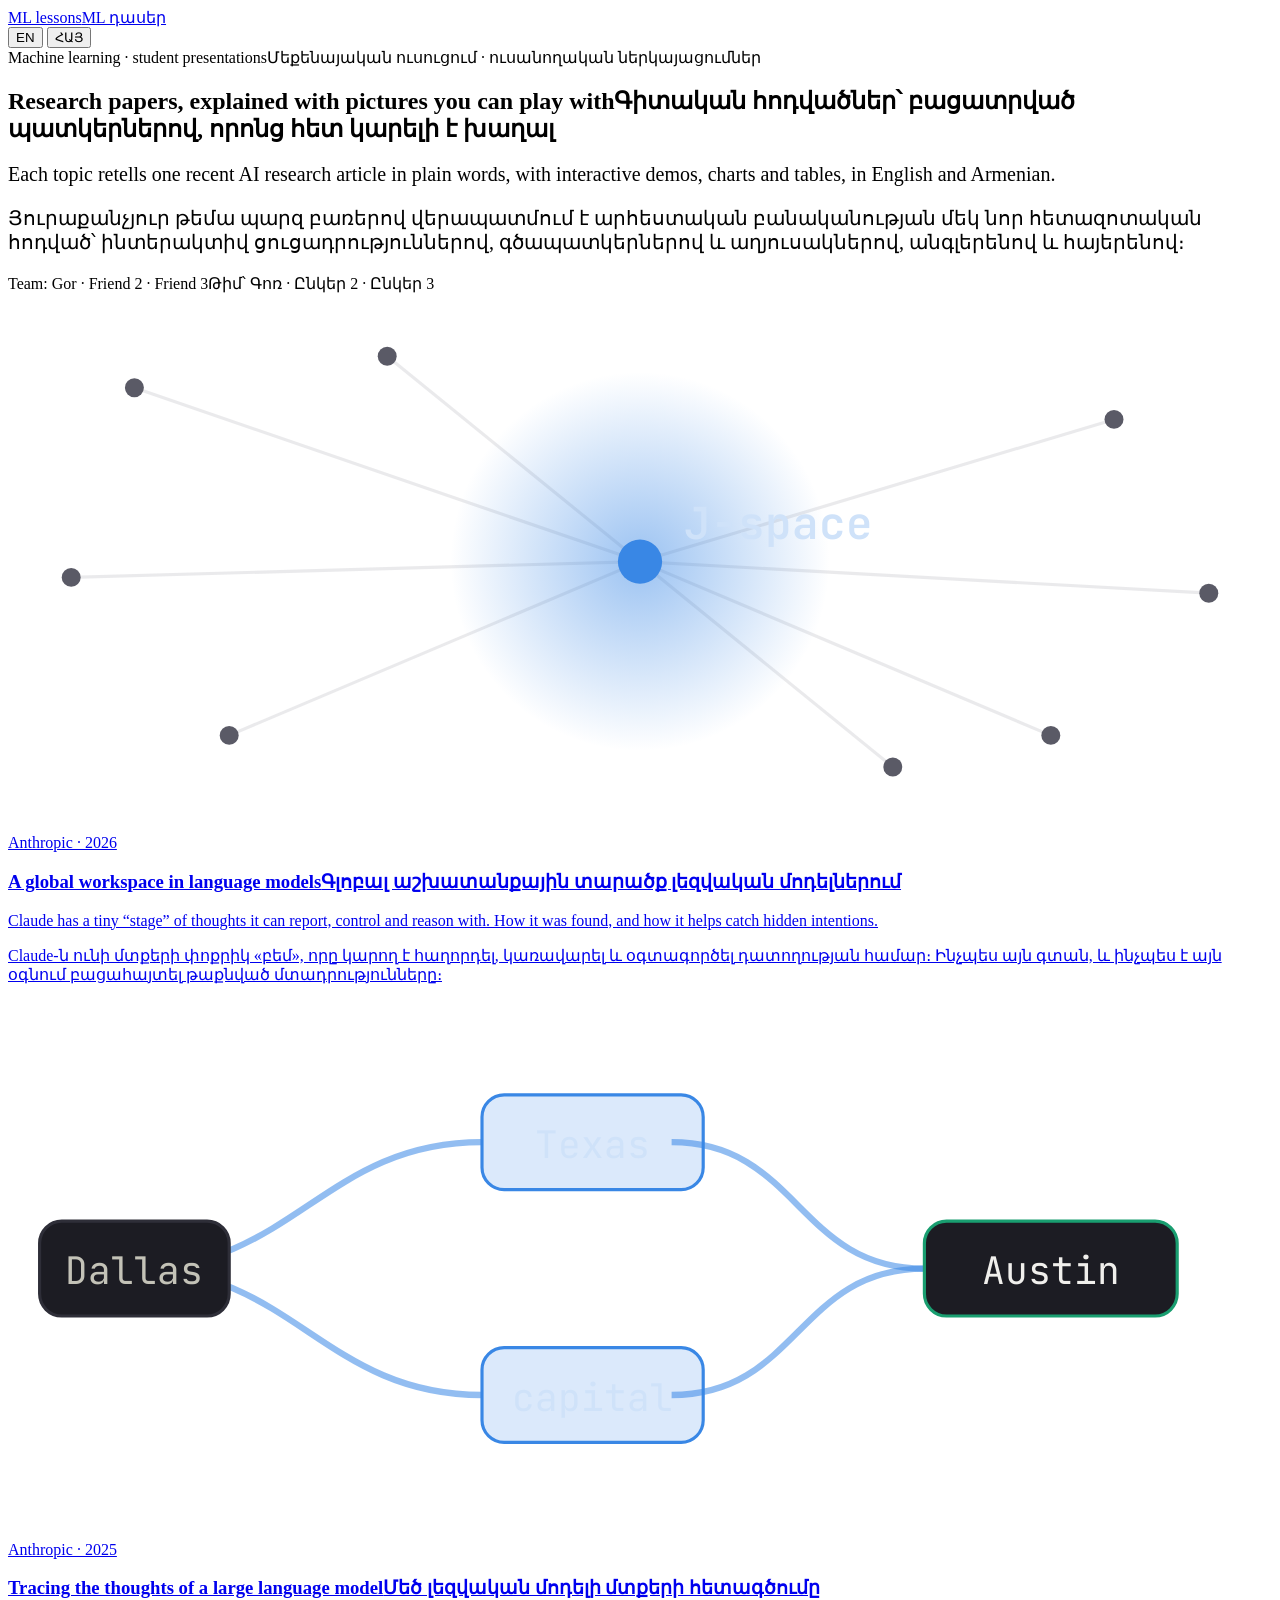
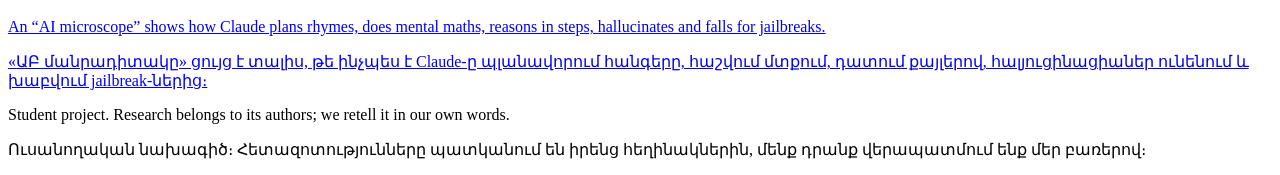
==== index.html @ 507171a0 "Topic 2: Tracing the thoughts of a large language model (EN/HY), interactive circuit demos Co-Author" ====
<!DOCTYPE html>
<html lang="en" data-lang="en">
<head>
<meta charset="utf-8">
<meta name="viewport" content="width=device-width, initial-scale=1">
<title>ML lessons — interactive research explainers</title>
<meta name="title-en" content="ML lessons — interactive research explainers">
<meta name="title-hy" content="ML դասեր — հետազոտությունների ինտերակտիվ բացատրություններ">
<link rel="preconnect" href="https://fonts.googleapis.com">
<link rel="preconnect" href="https://fonts.gstatic.com" crossorigin>
<link href="https://fonts.googleapis.com/css2?family=Inter:wght@400;600;700;800&family=JetBrains+Mono:wght@500;600&family=Noto+Sans+Armenian:wght@400;600;700;800&display=swap" rel="stylesheet">
<link rel="stylesheet" href="assets/style.css">
<script src="assets/app.js"></script>
</head>
<body>
<header class="topbar">
  <a class="brand" href="index.html"><span class="brand-dot"></span><span lang="en">ML lessons</span><span lang="hy">ML դասեր</span></a>
  <div class="topbar-right">
    <div class="lang-switch" role="group" aria-label="Language">
      <button data-lang="en" aria-pressed="true">EN</button>
      <button data-lang="hy" aria-pressed="false">ՀԱՅ</button>
    </div>
  </div>
</header>

<main class="wrap">
  <section class="home-hero">
    <span class="kicker"><span lang="en">Machine learning · student presentations</span><span lang="hy">Մեքենայական ուսուցում · ուսանողական ներկայացումներ</span></span>
    <h1><span lang="en">Research papers, explained with pictures you can play with</span><span lang="hy">Գիտական հոդվածներ՝ բացատրված պատկերներով, որոնց հետ կարելի է խաղալ</span></h1>
    <p class="lead" lang="en" style="font-size:20px">Each topic retells one recent AI research article in plain words, with interactive demos, charts and tables, in English and Armenian.</p>
    <p class="lead" lang="hy" style="font-size:20px">Յուրաքանչյուր թեմա պարզ բառերով վերապատմում է արհեստական բանականության մեկ նոր հետազոտական հոդված՝ ինտերակտիվ ցուցադրություններով, գծապատկերներով և աղյուսակներով, անգլերենով և հայերենով։</p>
    <div class="team">
      <span class="chip"><span lang="en">Team: Gor · Friend 2 · Friend 3</span><span lang="hy">Թիմ՝ Գոռ · Ընկեր 2 · Ընկեր 3</span></span>
    </div>
  </section>

  <section class="topics">
    <a class="topic" href="global-workspace/index.html">
      <svg class="art" viewBox="0 0 400 170" preserveAspectRatio="xMidYMid slice" aria-hidden="true">
        <defs><radialGradient id="g1" cx="50%" cy="50%" r="50%"><stop offset="0%" stop-color="rgba(57,135,229,0.5)"/><stop offset="100%" stop-color="rgba(57,135,229,0)"/></radialGradient></defs>
        <g stroke="rgba(140,140,150,0.18)">
          <line x1="40" y1="30" x2="200" y2="85"/><line x1="70" y1="140" x2="200" y2="85"/><line x1="350" y1="40" x2="200" y2="85"/><line x1="330" y1="140" x2="200" y2="85"/>
          <line x1="120" y1="20" x2="200" y2="85"/><line x1="280" y1="150" x2="200" y2="85"/><line x1="20" y1="90" x2="200" y2="85"/><line x1="380" y1="95" x2="200" y2="85"/>
        </g>
        <circle cx="200" cy="85" r="60" fill="url(#g1)"/>
        <g fill="#5a5a66"><circle cx="40" cy="30" r="3"/><circle cx="70" cy="140" r="3"/><circle cx="350" cy="40" r="3"/><circle cx="330" cy="140" r="3"/><circle cx="120" cy="20" r="3"/><circle cx="280" cy="150" r="3"/><circle cx="20" cy="90" r="3"/><circle cx="380" cy="95" r="3"/></g>
        <circle cx="200" cy="85" r="7" fill="#3987e5"/>
        <text x="214" y="78" fill="#cfe2f9" font-family="JetBrains Mono, monospace" font-size="14" font-weight="600">J-space</text>
      </svg>
      <div class="body">
        <span class="chip">Anthropic · 2026</span>
        <h3><span lang="en">A global workspace in language models</span><span lang="hy">Գլոբալ աշխատանքային տարածք լեզվական մոդելներում</span></h3>
        <p lang="en">Claude has a tiny “stage” of thoughts it can report, control and reason with. How it was found, and how it helps catch hidden intentions.</p>
        <p lang="hy">Claude-ն ունի մտքերի փոքրիկ «բեմ», որը կարող է հաղորդել, կառավարել և օգտագործել դատողության համար։ Ինչպես այն գտան, և ինչպես է այն օգնում բացահայտել թաքնված մտադրությունները։</p>
      </div>
    </a>

    <a class="topic" href="tracing-thoughts/index.html">
      <svg class="art" viewBox="0 0 400 170" preserveAspectRatio="xMidYMid meet" aria-hidden="true">
        <g stroke="rgba(57,135,229,0.55)" stroke-width="2" fill="none">
          <path d="M40 85 C 90 85, 100 45, 150 45"/><path d="M40 85 C 90 85, 100 125, 150 125"/>
          <path d="M210 45 C 250 45, 250 85, 290 85"/><path d="M210 125 C 250 125, 250 85, 290 85"/>
        </g>
        <rect x="10" y="70" width="60" height="30" rx="7" fill="#1c1c23" stroke="#2e2e38"/><text x="40" y="90" fill="#c3c2b7" font-size="12" text-anchor="middle" font-family="JetBrains Mono, monospace">Dallas</text>
        <rect x="150" y="30" width="70" height="30" rx="7" fill="rgba(57,135,229,0.18)" stroke="#3987e5"/><text x="185" y="50" fill="#cfe2f9" font-size="12" text-anchor="middle" font-family="JetBrains Mono, monospace">Texas</text>
        <rect x="150" y="110" width="70" height="30" rx="7" fill="rgba(57,135,229,0.18)" stroke="#3987e5"/><text x="185" y="130" fill="#cfe2f9" font-size="12" text-anchor="middle" font-family="JetBrains Mono, monospace">capital</text>
        <rect x="290" y="70" width="80" height="30" rx="7" fill="#1c1c23" stroke="#199e70"/><text x="330" y="90" fill="#f0efec" font-size="12" text-anchor="middle" font-family="JetBrains Mono, monospace">Austin</text>
      </svg>
      <div class="body">
        <span class="chip">Anthropic · 2025</span>
        <h3><span lang="en">Tracing the thoughts of a large language model</span><span lang="hy">Մեծ լեզվական մոդելի մտքերի հետագծումը</span></h3>
        <p lang="en">An “AI microscope” shows how Claude plans rhymes, does mental maths, reasons in steps, hallucinates and falls for jailbreaks.</p>
        <p lang="hy">«ԱԲ մանրադիտակը» ցույց է տալիս, թե ինչպես է Claude-ը պլանավորում հանգերը, հաշվում մտքում, դատում քայլերով, հալյուցինացիաներ ունենում և խաբվում jailbreak-ներից։</p>
      </div>
    </a>
  </section>
</main>

<footer>
  <div class="wrap">
    <p lang="en">Student project. Research belongs to its authors; we retell it in our own words.</p>
    <p lang="hy">Ուսանողական նախագիծ։ Հետազոտությունները պատկանում են իրենց հեղինակներին, մենք դրանք վերապատմում ենք մեր բառերով։</p>
  </div>
</footer>
</body>
</html>
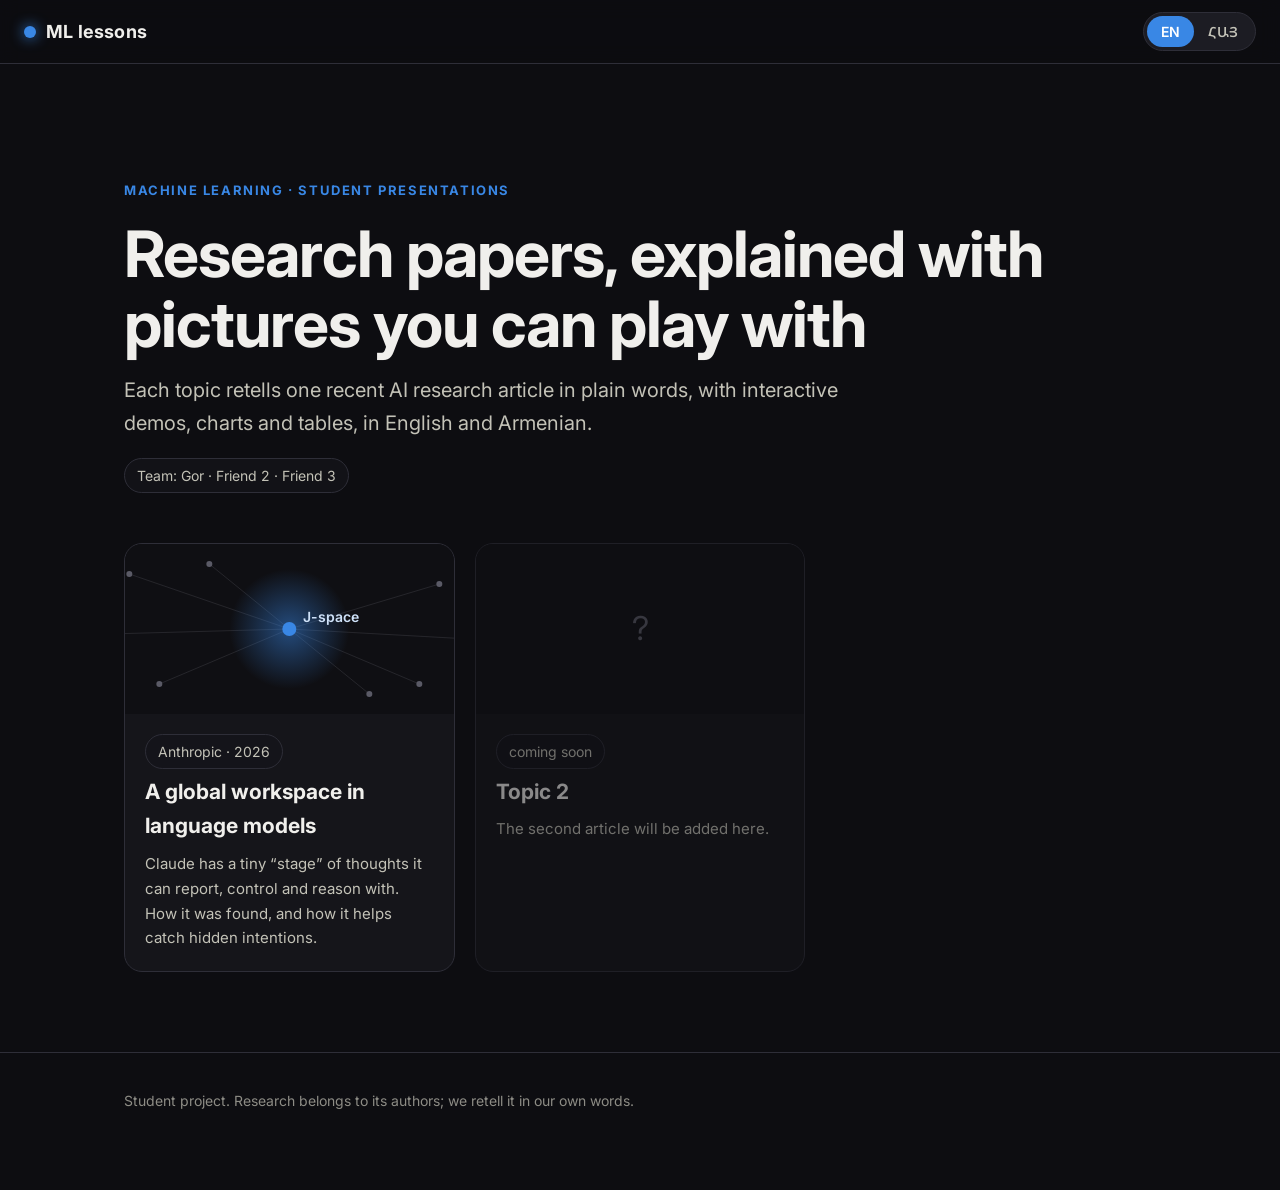
==== commit 15615b46: "ML lessons site: topic 1 global workspace (EN/HY), interactive demos Co-Authored-By: Claude Opus 5.5" ====
--- a/index.html
+++ b/index.html
@@ -55,24 +55,15 @@
       </div>
     </a>
 
-    <a class="topic" href="tracing-thoughts/index.html">
-      <svg class="art" viewBox="0 0 400 170" preserveAspectRatio="xMidYMid meet" aria-hidden="true">
-        <g stroke="rgba(57,135,229,0.55)" stroke-width="2" fill="none">
-          <path d="M40 85 C 90 85, 100 45, 150 45"/><path d="M40 85 C 90 85, 100 125, 150 125"/>
-          <path d="M210 45 C 250 45, 250 85, 290 85"/><path d="M210 125 C 250 125, 250 85, 290 85"/>
-        </g>
-        <rect x="10" y="70" width="60" height="30" rx="7" fill="#1c1c23" stroke="#2e2e38"/><text x="40" y="90" fill="#c3c2b7" font-size="12" text-anchor="middle" font-family="JetBrains Mono, monospace">Dallas</text>
-        <rect x="150" y="30" width="70" height="30" rx="7" fill="rgba(57,135,229,0.18)" stroke="#3987e5"/><text x="185" y="50" fill="#cfe2f9" font-size="12" text-anchor="middle" font-family="JetBrains Mono, monospace">Texas</text>
-        <rect x="150" y="110" width="70" height="30" rx="7" fill="rgba(57,135,229,0.18)" stroke="#3987e5"/><text x="185" y="130" fill="#cfe2f9" font-size="12" text-anchor="middle" font-family="JetBrains Mono, monospace">capital</text>
-        <rect x="290" y="70" width="80" height="30" rx="7" fill="#1c1c23" stroke="#199e70"/><text x="330" y="90" fill="#f0efec" font-size="12" text-anchor="middle" font-family="JetBrains Mono, monospace">Austin</text>
-      </svg>
+    <div class="topic soon">
+      <svg class="art" viewBox="0 0 400 170" aria-hidden="true"><text x="200" y="98" fill="#5a5a66" font-size="40" text-anchor="middle">?</text></svg>
       <div class="body">
-        <span class="chip">Anthropic · 2025</span>
-        <h3><span lang="en">Tracing the thoughts of a large language model</span><span lang="hy">Մեծ լեզվական մոդելի մտքերի հետագծումը</span></h3>
-        <p lang="en">An “AI microscope” shows how Claude plans rhymes, does mental maths, reasons in steps, hallucinates and falls for jailbreaks.</p>
-        <p lang="hy">«ԱԲ մանրադիտակը» ցույց է տալիս, թե ինչպես է Claude-ը պլանավորում հանգերը, հաշվում մտքում, դատում քայլերով, հալյուցինացիաներ ունենում և խաբվում jailbreak-ներից։</p>
+        <span class="chip"><span lang="en">coming soon</span><span lang="hy">շուտով</span></span>
+        <h3><span lang="en">Topic 2</span><span lang="hy">Թեմա 2</span></h3>
+        <p lang="en">The second article will be added here.</p>
+        <p lang="hy">Երկրորդ հոդվածը կավելացվի այստեղ։</p>
       </div>
-    </a>
+    </div>
   </section>
 </main>
 
--- a/assets/style.css
+++ b/assets/style.css
@@ -0,0 +1,239 @@
+/* ML lessons site — shared styles. Dark theme only (selected, not auto-flipped). */
+:root {
+  color-scheme: dark;
+  --bg: #0d0d11;
+  --surface-1: #15151a;
+  --surface-2: #1c1c23;
+  --surface-3: #25252e;
+  --line: #2e2e38;
+  --text-primary: #f0efec;
+  --text-secondary: #c3c2b7;
+  --text-muted: #8d8c85;
+  /* categorical slots (validated dark, surface #15151a) */
+  --series-1: #3987e5; /* blue  — J-space */
+  --series-2: #d95926; /* orange — swapped / ablated */
+  --series-3: #199e70; /* aqua  — intact / ok */
+  --violet: #9085e9;
+  --critical: #d03b3b;
+  --good: #0ca30c;
+  --glow: rgba(57, 135, 229, 0.35);
+  --radius: 14px;
+  --max: 1080px;
+  --font: "Inter", "Noto Sans Armenian", "Noto Sans", system-ui, -apple-system, "Segoe UI", Roboto, sans-serif;
+  --mono: "JetBrains Mono", ui-monospace, "SFMono-Regular", Menlo, Consolas, monospace;
+}
+
+* { box-sizing: border-box; }
+html { scroll-behavior: smooth; }
+@media (prefers-reduced-motion: reduce) { html { scroll-behavior: auto; } }
+
+body {
+  margin: 0;
+  background: var(--bg);
+  color: var(--text-primary);
+  font-family: var(--font);
+  font-size: 18px;
+  line-height: 1.65;
+  -webkit-font-smoothing: antialiased;
+}
+
+/* ---------- language switch: show only the active language ---------- */
+html[data-lang="en"] [lang="hy"]:not(html),
+html[data-lang="hy"] [lang="en"]:not(html) { display: none !important; }
+
+a { color: #7fb1ee; text-underline-offset: 3px; }
+a:hover { color: #a9cbf5; }
+code, .mono { font-family: var(--mono); font-size: 0.9em; }
+
+/* ---------- top bar ---------- */
+.topbar {
+  position: sticky; top: 0; z-index: 50;
+  display: flex; align-items: center; justify-content: space-between; gap: 16px;
+  padding: 12px 24px;
+  background: rgba(13, 13, 17, 0.82);
+  backdrop-filter: blur(10px);
+  border-bottom: 1px solid var(--line);
+}
+.brand { display: flex; align-items: center; gap: 10px; color: var(--text-primary); text-decoration: none; font-weight: 700; letter-spacing: 0.2px; }
+.brand-dot { width: 12px; height: 12px; border-radius: 50%; background: var(--series-1); box-shadow: 0 0 14px var(--series-1); }
+.topbar-right { display: flex; align-items: center; gap: 14px; }
+.progress { position: absolute; left: 0; bottom: -1px; height: 2px; width: 0; background: var(--series-1); }
+
+.lang-switch { display: inline-flex; padding: 3px; border-radius: 999px; background: var(--surface-2); border: 1px solid var(--line); }
+.lang-switch button {
+  border: 0; background: transparent; color: var(--text-secondary);
+  font: 600 14px var(--font); padding: 6px 14px; border-radius: 999px; cursor: pointer;
+}
+.lang-switch button[aria-pressed="true"] { background: var(--series-1); color: #fff; }
+.lang-switch button:focus-visible { outline: 2px solid #fff; outline-offset: 2px; }
+
+/* ---------- layout ---------- */
+.wrap { max-width: var(--max); margin: 0 auto; padding: 0 24px; }
+.layout { display: grid; grid-template-columns: 220px minmax(0, 1fr); gap: 48px; max-width: 1280px; margin: 0 auto; padding: 0 24px; }
+@media (max-width: 1000px) { .layout { grid-template-columns: 1fr; } .toc { display: none; } }
+
+.toc { position: sticky; top: 76px; align-self: start; max-height: calc(100vh - 96px); overflow: auto; padding: 24px 0; font-size: 14px; }
+.toc ol { list-style: none; margin: 0; padding: 0; }
+.toc a { display: block; padding: 6px 10px; border-left: 2px solid var(--line); color: var(--text-muted); text-decoration: none; line-height: 1.35; }
+.toc a:hover { color: var(--text-primary); }
+.toc a.active { color: var(--text-primary); border-left-color: var(--series-1); }
+
+/* ---------- hero ---------- */
+.hero { position: relative; min-height: 88vh; display: flex; align-items: center; overflow: hidden; border-bottom: 1px solid var(--line); }
+.hero canvas { position: absolute; inset: 0; width: 100%; height: 100%; }
+.hero::after { content: ""; position: absolute; inset: 0; background: radial-gradient(ellipse at 30% 50%, rgba(13,13,17,0.15), rgba(13,13,17,0.85) 70%); pointer-events: none; }
+.hero-inner { position: relative; z-index: 2; max-width: var(--max); margin: 0 auto; padding: 80px 24px; width: 100%; }
+.kicker { display: inline-block; font-size: 13px; font-weight: 700; letter-spacing: 1.6px; text-transform: uppercase; color: var(--series-1); margin-bottom: 18px; }
+.hero h1 { font-size: clamp(40px, 6.4vw, 80px); line-height: 1.04; margin: 0 0 22px; letter-spacing: -1.5px; max-width: 900px; }
+.hero p.lead { font-size: clamp(18px, 2vw, 23px); color: var(--text-secondary); max-width: 720px; margin: 0 0 28px; }
+.meta { display: flex; flex-wrap: wrap; gap: 10px; font-size: 14px; color: var(--text-muted); }
+.chip { display: inline-flex; align-items: center; gap: 6px; padding: 5px 12px; border-radius: 999px; border: 1px solid var(--line); background: rgba(21,21,26,0.7); color: var(--text-secondary); font-size: 14px; }
+.scroll-hint { position: absolute; bottom: 24px; left: 50%; transform: translateX(-50%); z-index: 2; color: var(--text-muted); font-size: 13px; }
+
+/* ---------- article ---------- */
+article { min-width: 0; padding-bottom: 80px; }
+section.chapter { padding: 72px 0 24px; border-bottom: 1px solid var(--line); scroll-margin-top: 60px; }
+.chapter-num { font: 700 14px var(--mono); color: var(--series-1); letter-spacing: 1px; }
+h2 { font-size: clamp(28px, 3.6vw, 42px); line-height: 1.15; margin: 8px 0 20px; letter-spacing: -0.6px; }
+h3 { font-size: 22px; margin: 40px 0 12px; }
+h4 { font-size: 17px; margin: 0 0 8px; }
+p { margin: 0 0 18px; color: var(--text-secondary); max-width: 760px; }
+p strong, li strong { color: var(--text-primary); }
+ul.clean { padding-left: 20px; color: var(--text-secondary); max-width: 760px; }
+ul.clean li { margin-bottom: 8px; }
+
+.word { display: inline-block; padding: 0 8px; border-radius: 6px; font: 600 0.88em var(--mono); background: rgba(57,135,229,0.16); color: #9fc5f3; border: 1px solid rgba(57,135,229,0.4); white-space: nowrap; }
+.word.alt { background: rgba(217,89,38,0.16); color: #f0a27f; border-color: rgba(217,89,38,0.45); }
+.word.warn { background: rgba(208,59,59,0.16); color: #f19a9a; border-color: rgba(208,59,59,0.5); }
+
+.callout { border: 1px solid var(--line); border-left: 3px solid var(--series-1); background: var(--surface-1); border-radius: 10px; padding: 16px 20px; margin: 24px 0; max-width: 780px; }
+.callout p:last-child { margin-bottom: 0; }
+.callout.warn { border-left-color: #fab219; }
+.callout .label { font-size: 12px; font-weight: 700; letter-spacing: 1.2px; text-transform: uppercase; color: var(--text-muted); margin-bottom: 6px; }
+
+blockquote { margin: 28px 0; padding: 4px 0 4px 22px; border-left: 3px solid var(--violet); font-size: 21px; line-height: 1.5; color: var(--text-primary); max-width: 760px; }
+
+/* ---------- figures / interactive panels ---------- */
+figure.viz { margin: 32px 0; background: var(--surface-1); border: 1px solid var(--line); border-radius: var(--radius); padding: 22px; position: relative; }
+figure.viz figcaption { font-size: 14px; color: var(--text-muted); margin-top: 14px; line-height: 1.5; }
+.viz-title { font-weight: 700; font-size: 17px; margin: 0 0 4px; color: var(--text-primary); }
+.viz-sub { font-size: 14px; color: var(--text-muted); margin: 0 0 16px; }
+.badge-illus { display: inline-block; font-size: 11px; font-weight: 700; letter-spacing: 0.8px; text-transform: uppercase; color: #fab219; border: 1px solid rgba(250,178,25,0.45); border-radius: 6px; padding: 1px 7px; margin-left: 8px; vertical-align: 2px; }
+
+.controls { display: flex; flex-wrap: wrap; gap: 8px; margin-bottom: 18px; }
+.btn {
+  border: 1px solid var(--line); background: var(--surface-2); color: var(--text-primary);
+  font: 600 14px var(--font); padding: 8px 14px; border-radius: 9px; cursor: pointer; transition: background .15s, border-color .15s;
+}
+.btn:hover { background: var(--surface-3); }
+.btn[aria-pressed="true"] { background: rgba(57,135,229,0.2); border-color: var(--series-1); color: #cfe2f9; }
+.btn.danger[aria-pressed="true"] { background: rgba(217,89,38,0.2); border-color: var(--series-2); color: #f7c3ad; }
+.btn:focus-visible { outline: 2px solid #fff; outline-offset: 2px; }
+
+.grid-2 { display: grid; grid-template-columns: repeat(2, minmax(0, 1fr)); gap: 16px; }
+.grid-3 { display: grid; grid-template-columns: repeat(3, minmax(0, 1fr)); gap: 16px; }
+.grid-5 { display: grid; grid-template-columns: repeat(5, minmax(0, 1fr)); gap: 12px; }
+@media (max-width: 860px) { .grid-3, .grid-5 { grid-template-columns: repeat(2, minmax(0, 1fr)); } }
+@media (max-width: 560px) { .grid-2, .grid-3, .grid-5 { grid-template-columns: 1fr; } }
+
+.card { background: var(--surface-2); border: 1px solid var(--line); border-radius: 12px; padding: 16px; }
+.card p { font-size: 15px; margin: 0; }
+.card .icon { width: 40px; height: 40px; margin-bottom: 10px; }
+.card.pick { cursor: pointer; transition: border-color .15s, transform .15s; }
+.card.pick:hover { border-color: var(--series-1); transform: translateY(-2px); }
+
+/* simulated model I/O */
+.io { font-family: var(--mono); font-size: 14px; background: #0f0f13; border: 1px solid var(--line); border-radius: 10px; padding: 14px 16px; color: var(--text-secondary); line-height: 1.6; }
+.io .who { color: var(--text-muted); font-size: 12px; text-transform: uppercase; letter-spacing: 1px; display: block; margin-bottom: 2px; }
+.io .out { color: var(--text-primary); }
+.io + .io { margin-top: 10px; }
+
+.flow { display: flex; align-items: stretch; gap: 10px; flex-wrap: wrap; }
+.flow .step { flex: 1 1 150px; }
+.arrow { align-self: center; color: var(--text-muted); font-size: 22px; }
+
+/* J-space "mind" panel */
+.mind { min-height: 74px; display: flex; flex-wrap: wrap; align-content: flex-start; gap: 8px; padding: 12px; border-radius: 10px; background: radial-gradient(circle at 50% 0%, rgba(57,135,229,0.12), transparent 70%), #0f0f13; border: 1px dashed rgba(57,135,229,0.45); }
+.mind .word { transition: opacity .3s, transform .3s; }
+.mind-label { font-size: 12px; text-transform: uppercase; letter-spacing: 1px; color: var(--text-muted); margin: 0 0 6px; }
+
+/* tables */
+.table-wrap { overflow-x: auto; margin: 24px 0; border: 1px solid var(--line); border-radius: 12px; }
+table { width: 100%; border-collapse: collapse; font-size: 15px; }
+th, td { text-align: left; padding: 12px 14px; border-bottom: 1px solid var(--line); vertical-align: top; color: var(--text-secondary); }
+th { background: var(--surface-2); color: var(--text-primary); font-weight: 700; font-size: 14px; }
+tr:last-child td { border-bottom: 0; }
+td.changed { color: #f0a27f; font-weight: 600; transition: color .3s; }
+td.num { font-variant-numeric: tabular-nums; }
+
+/* heatmap (J-lens explorer) */
+.lens { display: grid; gap: 4px; }
+.lens .cell { border-radius: 6px; padding: 8px 6px; text-align: center; font: 600 13px var(--mono); color: #fff; min-height: 34px; display: flex; align-items: center; justify-content: center; cursor: default; position: relative; }
+.lens .head { font: 600 12px var(--font); color: var(--text-muted); text-align: center; padding: 4px; }
+.lens .rowhead { font: 600 12px var(--font); color: var(--text-muted); display: flex; align-items: center; }
+.legend { display: flex; align-items: center; gap: 10px; font-size: 13px; color: var(--text-muted); margin-top: 12px; flex-wrap: wrap; }
+.legend .ramp { width: 140px; height: 10px; border-radius: 3px; background: linear-gradient(90deg, #1c2a3d, #256abf, #86b6ef); }
+.legend .sw { display: inline-block; width: 12px; height: 12px; border-radius: 3px; vertical-align: -1px; margin-right: 5px; }
+
+/* timeline */
+.timeline { position: relative; padding-left: 28px; }
+.timeline::before { content: ""; position: absolute; left: 9px; top: 6px; bottom: 6px; width: 2px; background: var(--line); }
+.tl-item { position: relative; margin-bottom: 20px; }
+.tl-item::before { content: ""; position: absolute; left: -25px; top: 6px; width: 12px; height: 12px; border-radius: 50%; background: var(--surface-3); border: 2px solid var(--series-1); }
+.tl-item.bad::before { border-color: var(--critical); background: var(--critical); }
+.tl-item.good::before { border-color: var(--good); background: var(--good); }
+.tl-item h4 { margin-bottom: 6px; }
+.tl-item .mind { min-height: 0; }
+
+/* status rows (ablation) */
+.skills { display: grid; gap: 10px; }
+.skill { display: grid; grid-template-columns: 220px 1fr 190px; align-items: center; gap: 14px; font-size: 15px; }
+@media (max-width: 700px) { .skill { grid-template-columns: 1fr; gap: 4px; } }
+.skill .bar { height: 14px; border-radius: 4px; background: var(--surface-3); overflow: hidden; }
+.skill .fill { height: 100%; border-radius: 0 4px 4px 0; transition: width .7s cubic-bezier(.2,.8,.2,1), background .3s; }
+.skill .state { font-size: 13px; color: var(--text-secondary); display: flex; align-items: center; gap: 6px; }
+
+/* svg charts */
+svg text { font-family: var(--font); }
+.chart-svg { width: 100%; height: auto; display: block; }
+
+.tooltip { position: fixed; z-index: 100; pointer-events: none; background: #23232b; border: 1px solid #3a3a46; color: var(--text-primary); font-size: 13px; padding: 8px 10px; border-radius: 8px; max-width: 260px; box-shadow: 0 8px 24px rgba(0,0,0,0.45); opacity: 0; transition: opacity .12s; }
+.tooltip.show { opacity: 1; }
+
+/* reveal on scroll */
+.reveal { opacity: 0; transform: translateY(18px); transition: opacity .6s ease, transform .6s ease; }
+.reveal.in { opacity: 1; transform: none; }
+@media (prefers-reduced-motion: reduce) { .reveal { opacity: 1; transform: none; transition: none; } }
+
+/* glossary + questions */
+dl.glossary { display: grid; grid-template-columns: 200px 1fr; gap: 10px 20px; max-width: 820px; }
+dl.glossary dt { font-weight: 700; color: var(--text-primary); }
+dl.glossary dd { margin: 0; color: var(--text-secondary); }
+@media (max-width: 640px) { dl.glossary { grid-template-columns: 1fr; } dl.glossary dd { margin-bottom: 10px; } }
+
+details.q { background: var(--surface-1); border: 1px solid var(--line); border-radius: 10px; padding: 14px 18px; margin-bottom: 10px; max-width: 820px; }
+details.q summary { cursor: pointer; font-weight: 600; color: var(--text-primary); }
+details.q p { margin: 12px 0 0; }
+
+footer { border-top: 1px solid var(--line); padding: 36px 24px 60px; color: var(--text-muted); font-size: 14px; }
+footer p { color: var(--text-muted); max-width: 900px; }
+
+/* ---------- home page ---------- */
+.home-hero { padding: 110px 0 50px; }
+.home-hero h1 { font-size: clamp(38px, 5.5vw, 64px); line-height: 1.08; margin: 0 0 16px; letter-spacing: -1px; }
+.topics { display: grid; grid-template-columns: repeat(auto-fill, minmax(300px, 1fr)); gap: 20px; padding-bottom: 80px; }
+.topic { display: block; text-decoration: none; color: inherit; background: var(--surface-1); border: 1px solid var(--line); border-radius: 18px; overflow: hidden; transition: transform .2s, border-color .2s; }
+.topic:hover { transform: translateY(-4px); border-color: var(--series-1); }
+.topic .art { height: 170px; background: #0f0f13; display: block; width: 100%; }
+.topic .body { padding: 20px; }
+.topic h3 { margin: 6px 0 8px; font-size: 21px; color: var(--text-primary); }
+.topic p { font-size: 15px; margin: 0; }
+.topic.soon { opacity: 0.55; pointer-events: none; }
+.team { display: flex; gap: 10px; flex-wrap: wrap; margin-top: 18px; }
+
+/* print / presenting */
+@media print { .topbar, .toc, .controls, .hero canvas { display: none; } body { background: #fff; color: #000; } }
+
+/* on/off demos: buttons with data-toggle add .on to the target */
+.demo:not(.on) .on-only { display: none !important; }
+.demo.on .off-only { display: none !important; }
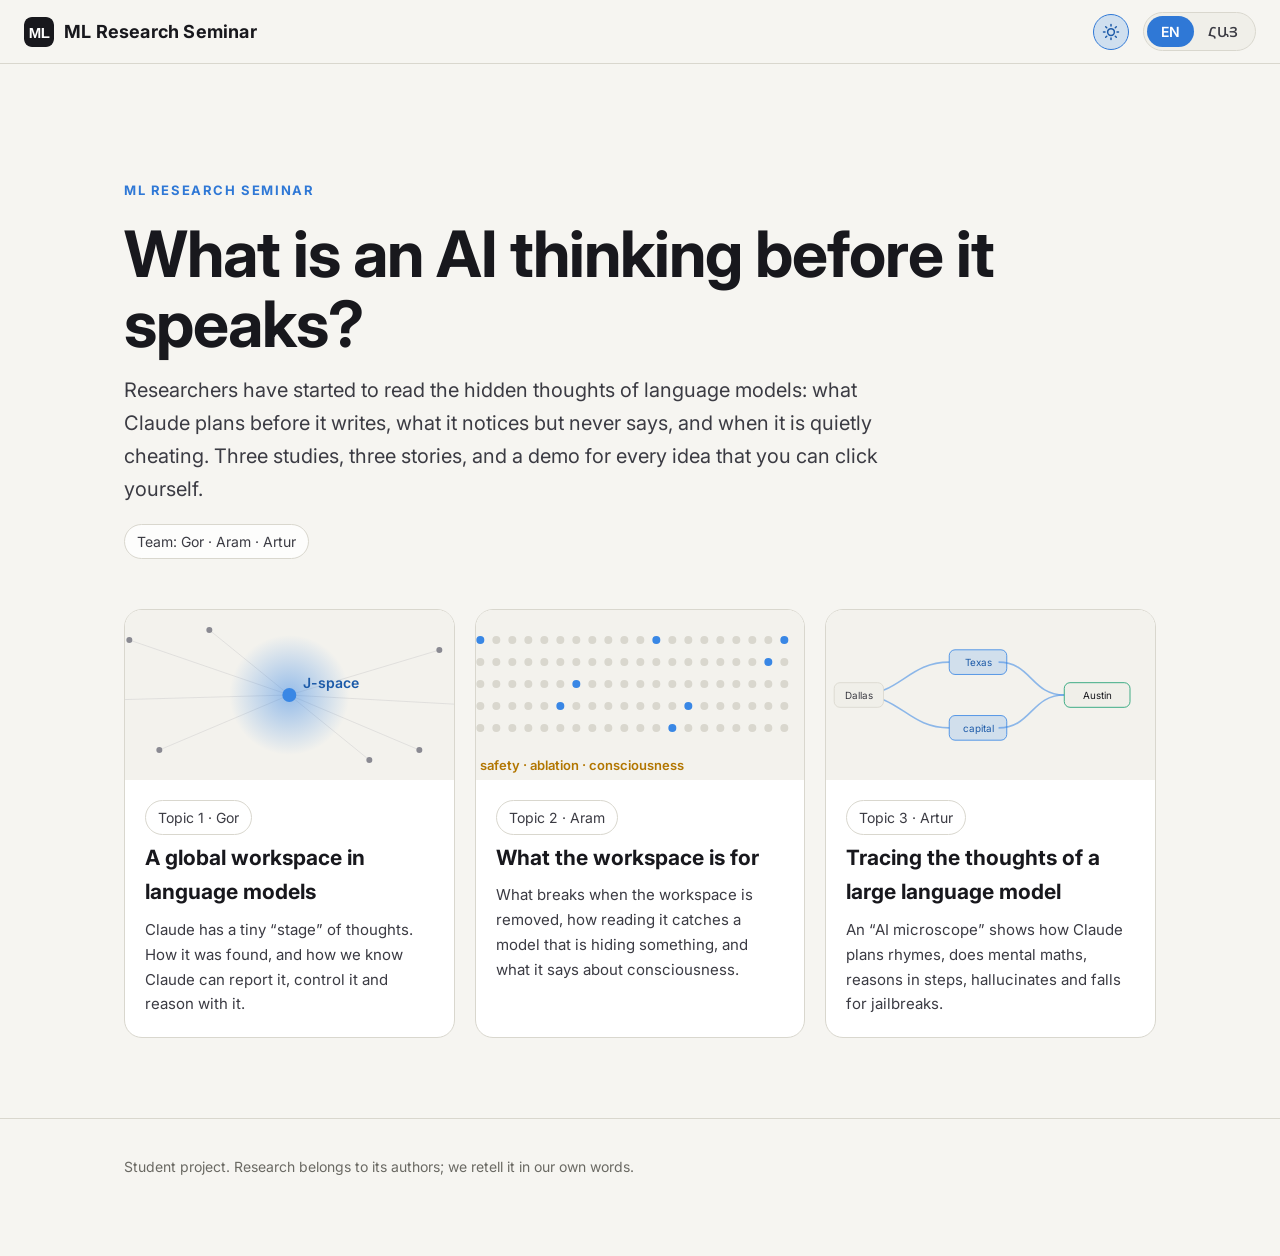
==== commit e21dfb39: "Split into 3 topics, presenter mode, light/dark theme, mobile layout - Topic 1 split: global-workspa" ====
--- a/index.html
+++ b/index.html
@@ -3,18 +3,19 @@
 <head>
 <meta charset="utf-8">
 <meta name="viewport" content="width=device-width, initial-scale=1">
-<title>ML lessons — interactive research explainers</title>
-<meta name="title-en" content="ML lessons — interactive research explainers">
-<meta name="title-hy" content="ML դասեր — հետազոտությունների ինտերակտիվ բացատրություններ">
+<title>ML Research Seminar — what AI thinks, made visible</title>
+<meta name="title-en" content="ML Research Seminar — what AI thinks, made visible">
+<meta name="title-hy" content="ML հետազոտական սեմինար — ինչ է մտածում ԱԲ-ն, տեսանելի դարձած">
 <link rel="preconnect" href="https://fonts.googleapis.com">
 <link rel="preconnect" href="https://fonts.gstatic.com" crossorigin>
 <link href="https://fonts.googleapis.com/css2?family=Inter:wght@400;600;700;800&family=JetBrains+Mono:wght@500;600&family=Noto+Sans+Armenian:wght@400;600;700;800&display=swap" rel="stylesheet">
+<link rel="icon" type="image/svg+xml" href="assets/logo.svg">
 <link rel="stylesheet" href="assets/style.css">
 <script src="assets/app.js"></script>
 </head>
 <body>
 <header class="topbar">
-  <a class="brand" href="index.html"><span class="brand-dot"></span><span lang="en">ML lessons</span><span lang="hy">ML դասեր</span></a>
+  <a class="brand" href="index.html"><img class="brand-logo logo-dark" src="assets/logo.svg" alt="" width="30" height="30"><img class="brand-logo logo-light" src="assets/logo-light.svg" alt="" width="30" height="30"><span lang="en">ML Research Seminar</span><span lang="hy">ML հետազոտական սեմինար</span></a>
   <div class="topbar-right">
     <div class="lang-switch" role="group" aria-label="Language">
       <button data-lang="en" aria-pressed="true">EN</button>
@@ -25,12 +26,12 @@
 
 <main class="wrap">
   <section class="home-hero">
-    <span class="kicker"><span lang="en">Machine learning · student presentations</span><span lang="hy">Մեքենայական ուսուցում · ուսանողական ներկայացումներ</span></span>
-    <h1><span lang="en">Research papers, explained with pictures you can play with</span><span lang="hy">Գիտական հոդվածներ՝ բացատրված պատկերներով, որոնց հետ կարելի է խաղալ</span></h1>
-    <p class="lead" lang="en" style="font-size:20px">Each topic retells one recent AI research article in plain words, with interactive demos, charts and tables, in English and Armenian.</p>
-    <p class="lead" lang="hy" style="font-size:20px">Յուրաքանչյուր թեմա պարզ բառերով վերապատմում է արհեստական բանականության մեկ նոր հետազոտական հոդված՝ ինտերակտիվ ցուցադրություններով, գծապատկերներով և աղյուսակներով, անգլերենով և հայերենով։</p>
+    <span class="kicker"><span lang="en">ML Research Seminar</span><span lang="hy">ML հետազոտական սեմինար</span></span>
+    <h1><span lang="en">What is an AI thinking before it speaks?</span><span lang="hy">Ի՞նչ է մտածում արհեստական բանականությունը, նախքան խոսելը</span></h1>
+    <p class="lead" lang="en" style="font-size:20px">Researchers have started to read the hidden thoughts of language models: what Claude plans before it writes, what it notices but never says, and when it is quietly cheating. Three studies, three stories, and a demo for every idea that you can click yourself.</p>
+    <p class="lead" lang="hy" style="font-size:20px">Հետազոտողներն սկսել են կարդալ լեզվական մոդելների թաքնված մտքերը․ ինչ է Claude-ը պլանավորում նախքան գրելը, ինչ է նկատում, բայց երբեք չի ասում, և երբ է լուռ խաբում։ Երեք հետազոտություն, երեք պատմություն և յուրաքանչյուր գաղափարի համար ցուցադրություն, որը կարող եք ինքներդ սեղմել։</p>
     <div class="team">
-      <span class="chip"><span lang="en">Team: Gor · Friend 2 · Friend 3</span><span lang="hy">Թիմ՝ Գոռ · Ընկեր 2 · Ընկեր 3</span></span>
+      <span class="chip"><span lang="en">Team: Gor · Aram · Artur</span><span lang="hy">Թիմ՝ Գոռ · Արամ · Արթուր</span></span>
     </div>
   </section>
 
@@ -43,27 +44,50 @@
           <line x1="120" y1="20" x2="200" y2="85"/><line x1="280" y1="150" x2="200" y2="85"/><line x1="20" y1="90" x2="200" y2="85"/><line x1="380" y1="95" x2="200" y2="85"/>
         </g>
         <circle cx="200" cy="85" r="60" fill="url(#g1)"/>
-        <g fill="#5a5a66"><circle cx="40" cy="30" r="3"/><circle cx="70" cy="140" r="3"/><circle cx="350" cy="40" r="3"/><circle cx="330" cy="140" r="3"/><circle cx="120" cy="20" r="3"/><circle cx="280" cy="150" r="3"/><circle cx="20" cy="90" r="3"/><circle cx="380" cy="95" r="3"/></g>
+        <g style="fill:var(--off-text)"><circle cx="40" cy="30" r="3"/><circle cx="70" cy="140" r="3"/><circle cx="350" cy="40" r="3"/><circle cx="330" cy="140" r="3"/><circle cx="120" cy="20" r="3"/><circle cx="280" cy="150" r="3"/><circle cx="20" cy="90" r="3"/><circle cx="380" cy="95" r="3"/></g>
         <circle cx="200" cy="85" r="7" fill="#3987e5"/>
-        <text x="214" y="78" fill="#cfe2f9" font-family="JetBrains Mono, monospace" font-size="14" font-weight="600">J-space</text>
+        <text style="fill:var(--blue-text)" x="214" y="78" font-family="JetBrains Mono, monospace" font-size="14" font-weight="600">J-space</text>
       </svg>
       <div class="body">
-        <span class="chip">Anthropic · 2026</span>
+        <span class="chip"><span lang="en">Topic 1 · Gor</span><span lang="hy">Թեմա 1 · Գոռ</span></span>
         <h3><span lang="en">A global workspace in language models</span><span lang="hy">Գլոբալ աշխատանքային տարածք լեզվական մոդելներում</span></h3>
-        <p lang="en">Claude has a tiny “stage” of thoughts it can report, control and reason with. How it was found, and how it helps catch hidden intentions.</p>
-        <p lang="hy">Claude-ն ունի մտքերի փոքրիկ «բեմ», որը կարող է հաղորդել, կառավարել և օգտագործել դատողության համար։ Ինչպես այն գտան, և ինչպես է այն օգնում բացահայտել թաքնված մտադրությունները։</p>
+        <p lang="en">Claude has a tiny “stage” of thoughts. How it was found, and how we know Claude can report it, control it and reason with it.</p>
+        <p lang="hy">Claude-ն ունի մտքերի փոքրիկ «բեմ»։ Ինչպես այն գտան, և ինչպես գիտենք, որ Claude-ը կարող է հաղորդել այն, կառավարել և դատել դրանով։</p>
       </div>
     </a>
 
-    <div class="topic soon">
-      <svg class="art" viewBox="0 0 400 170" aria-hidden="true"><text x="200" y="98" fill="#5a5a66" font-size="40" text-anchor="middle">?</text></svg>
+    <a class="topic" href="workspace-uses/index.html">
+      <svg class="art" viewBox="0 0 400 170" preserveAspectRatio="xMidYMid slice" aria-hidden="true">
+        <g style="fill:var(--line)"><circle cx="56" cy="30" r="4"/><circle cx="72" cy="30" r="4"/><circle cx="88" cy="30" r="4"/><circle cx="104" cy="30" r="4"/><circle cx="120" cy="30" r="4"/><circle cx="136" cy="30" r="4"/><circle cx="152" cy="30" r="4"/><circle cx="168" cy="30" r="4"/><circle cx="184" cy="30" r="4"/><circle cx="200" cy="30" r="4"/><circle cx="232" cy="30" r="4"/><circle cx="248" cy="30" r="4"/><circle cx="264" cy="30" r="4"/><circle cx="280" cy="30" r="4"/><circle cx="296" cy="30" r="4"/><circle cx="312" cy="30" r="4"/><circle cx="328" cy="30" r="4"/><circle cx="40" cy="52" r="4"/><circle cx="56" cy="52" r="4"/><circle cx="72" cy="52" r="4"/><circle cx="88" cy="52" r="4"/><circle cx="104" cy="52" r="4"/><circle cx="120" cy="52" r="4"/><circle cx="136" cy="52" r="4"/><circle cx="152" cy="52" r="4"/><circle cx="168" cy="52" r="4"/><circle cx="184" cy="52" r="4"/><circle cx="200" cy="52" r="4"/><circle cx="216" cy="52" r="4"/><circle cx="232" cy="52" r="4"/><circle cx="248" cy="52" r="4"/><circle cx="264" cy="52" r="4"/><circle cx="280" cy="52" r="4"/><circle cx="296" cy="52" r="4"/><circle cx="312" cy="52" r="4"/><circle cx="344" cy="52" r="4"/><circle cx="40" cy="74" r="4"/><circle cx="56" cy="74" r="4"/><circle cx="72" cy="74" r="4"/><circle cx="88" cy="74" r="4"/><circle cx="104" cy="74" r="4"/><circle cx="120" cy="74" r="4"/><circle cx="152" cy="74" r="4"/><circle cx="168" cy="74" r="4"/><circle cx="184" cy="74" r="4"/><circle cx="200" cy="74" r="4"/><circle cx="216" cy="74" r="4"/><circle cx="232" cy="74" r="4"/><circle cx="248" cy="74" r="4"/><circle cx="264" cy="74" r="4"/><circle cx="280" cy="74" r="4"/><circle cx="296" cy="74" r="4"/><circle cx="312" cy="74" r="4"/><circle cx="328" cy="74" r="4"/><circle cx="344" cy="74" r="4"/><circle cx="40" cy="96" r="4"/><circle cx="56" cy="96" r="4"/><circle cx="72" cy="96" r="4"/><circle cx="88" cy="96" r="4"/><circle cx="104" cy="96" r="4"/><circle cx="136" cy="96" r="4"/><circle cx="152" cy="96" r="4"/><circle cx="168" cy="96" r="4"/><circle cx="184" cy="96" r="4"/><circle cx="200" cy="96" r="4"/><circle cx="216" cy="96" r="4"/><circle cx="232" cy="96" r="4"/><circle cx="264" cy="96" r="4"/><circle cx="280" cy="96" r="4"/><circle cx="296" cy="96" r="4"/><circle cx="312" cy="96" r="4"/><circle cx="328" cy="96" r="4"/><circle cx="344" cy="96" r="4"/><circle cx="40" cy="118" r="4"/><circle cx="56" cy="118" r="4"/><circle cx="72" cy="118" r="4"/><circle cx="88" cy="118" r="4"/><circle cx="104" cy="118" r="4"/><circle cx="120" cy="118" r="4"/><circle cx="136" cy="118" r="4"/><circle cx="152" cy="118" r="4"/><circle cx="168" cy="118" r="4"/><circle cx="184" cy="118" r="4"/><circle cx="200" cy="118" r="4"/><circle cx="216" cy="118" r="4"/><circle cx="248" cy="118" r="4"/><circle cx="264" cy="118" r="4"/><circle cx="280" cy="118" r="4"/><circle cx="296" cy="118" r="4"/><circle cx="312" cy="118" r="4"/><circle cx="328" cy="118" r="4"/><circle cx="344" cy="118" r="4"/></g>
+        <g fill="#3987e5"><circle cx="40" cy="30" r="4"/><circle cx="216" cy="30" r="4"/><circle cx="344" cy="30" r="4"/><circle cx="328" cy="52" r="4"/><circle cx="136" cy="74" r="4"/><circle cx="120" cy="96" r="4"/><circle cx="248" cy="96" r="4"/><circle cx="232" cy="118" r="4"/></g>
+        <text style="fill:var(--amber)" x="40" y="160" font-family="JetBrains Mono, monospace" font-size="13" font-weight="600">safety · ablation · consciousness</text>
+      </svg>
       <div class="body">
-        <span class="chip"><span lang="en">coming soon</span><span lang="hy">շուտով</span></span>
-        <h3><span lang="en">Topic 2</span><span lang="hy">Թեմա 2</span></h3>
-        <p lang="en">The second article will be added here.</p>
-        <p lang="hy">Երկրորդ հոդվածը կավելացվի այստեղ։</p>
+        <span class="chip"><span lang="en">Topic 2 · Aram</span><span lang="hy">Թեմա 2 · Արամ</span></span>
+        <h3><span lang="en">What the workspace is for</span><span lang="hy">Ինչի համար է աշխատանքային տարածքը</span></h3>
+        <p lang="en">What breaks when the workspace is removed, how reading it catches a model that is hiding something, and what it says about consciousness.</p>
+        <p lang="hy">Ինչն է կոտրվում, երբ աշխատանքային տարածքը հեռացվում է, ինչպես է այն կարդալը բռնում ինչ-որ բան թաքցնող մոդելին, և ինչ է դա ասում գիտակցության մասին։</p>
       </div>
-    </div>
+    </a>
+
+    <a class="topic" href="tracing-thoughts/index.html">
+      <svg class="art" viewBox="0 0 400 170" preserveAspectRatio="xMidYMid meet" aria-hidden="true">
+        <g stroke="rgba(57,135,229,0.55)" stroke-width="2" fill="none">
+          <path d="M40 85 C 90 85, 100 45, 150 45"/><path d="M40 85 C 90 85, 100 125, 150 125"/>
+          <path d="M210 45 C 250 45, 250 85, 290 85"/><path d="M210 125 C 250 125, 250 85, 290 85"/>
+        </g>
+        <rect style="fill:var(--surface-2);stroke:var(--line)" x="10" y="70" width="60" height="30" rx="7"/><text style="fill:var(--text-secondary)" x="40" y="90" font-size="12" text-anchor="middle" font-family="JetBrains Mono, monospace">Dallas</text>
+        <rect x="150" y="30" width="70" height="30" rx="7" fill="rgba(57,135,229,0.18)" stroke="#3987e5"/><text style="fill:var(--blue-text)" x="185" y="50" font-size="12" text-anchor="middle" font-family="JetBrains Mono, monospace">Texas</text>
+        <rect x="150" y="110" width="70" height="30" rx="7" fill="rgba(57,135,229,0.18)" stroke="#3987e5"/><text style="fill:var(--blue-text)" x="185" y="130" font-size="12" text-anchor="middle" font-family="JetBrains Mono, monospace">capital</text>
+        <rect style="fill:var(--surface-2)" x="290" y="70" width="80" height="30" rx="7" stroke="#199e70"/><text style="fill:var(--text-primary)" x="330" y="90" font-size="12" text-anchor="middle" font-family="JetBrains Mono, monospace">Austin</text>
+      </svg>
+      <div class="body">
+        <span class="chip"><span lang="en">Topic 3 · Artur</span><span lang="hy">Թեմա 3 · Արթուր</span></span>
+        <h3><span lang="en">Tracing the thoughts of a large language model</span><span lang="hy">Մեծ լեզվական մոդելի մտքերի հետագծումը</span></h3>
+        <p lang="en">An “AI microscope” shows how Claude plans rhymes, does mental maths, reasons in steps, hallucinates and falls for jailbreaks.</p>
+        <p lang="hy">«ԱԲ մանրադիտակը» ցույց է տալիս, թե ինչպես է Claude-ը պլանավորում հանգերը, հաշվում մտքում, դատում քայլերով, հալյուցինացիաներ ունենում և խաբվում jailbreak-ներից։</p>
+      </div>
+    </a>
   </section>
 </main>
 
--- a/assets/style.css
+++ b/assets/style.css
@@ -1,26 +1,84 @@
-/* ML lessons site — shared styles. Dark theme only (selected, not auto-flipped). */
+/* ML Research Seminar — shared styles. Dark + light themes (html[data-theme]). */
 :root {
   color-scheme: dark;
   --bg: #0d0d11;
+  --bg-rgb: 13, 13, 17;
   --surface-1: #15151a;
   --surface-2: #1c1c23;
   --surface-3: #25252e;
+  --io-bg: #0f0f13;
   --line: #2e2e38;
   --text-primary: #f0efec;
   --text-secondary: #c3c2b7;
   --text-muted: #8d8c85;
-  /* categorical slots (validated dark, surface #15151a) */
+  /* categorical slots (work on both themes) */
   --series-1: #3987e5; /* blue  — J-space */
   --series-2: #d95926; /* orange — swapped / ablated */
   --series-3: #199e70; /* aqua  — intact / ok */
   --violet: #9085e9;
   --critical: #d03b3b;
   --good: #0ca30c;
+  --amber: #fab219;
+  /* text tints: readable on the current surface */
+  --blue-text: #9fc5f3;
+  --alt-text: #f0a27f;
+  --warn-text: #f19a9a;
+  --good-text: #5fd3a4;
+  --violet-text: #ddd8fb;
+  --amber-text: #fde2a6;
+  --off-text: #6b6b76;
+  --dim: #34343e;
+  --off: #3a3a46;
+  --cell-off: #17171c;
+  --glass: rgba(21, 21, 26, 0.6);
+  --chip-bg: rgba(21, 21, 26, 0.7);
+  --link: #7fb1ee;
+  --link-hover: #a9cbf5;
+  --focus: #ffffff;
+  --tooltip-bg: #23232b;
+  --tooltip-line: #3a3a46;
+  --shadow: rgba(0, 0, 0, 0.45);
+  --ramp-0: #1c2a3d; --ramp-1: #256abf; --ramp-2: #86b6ef;
   --glow: rgba(57, 135, 229, 0.35);
   --radius: 14px;
   --max: 1080px;
   --font: "Inter", "Noto Sans Armenian", "Noto Sans", system-ui, -apple-system, "Segoe UI", Roboto, sans-serif;
   --mono: "JetBrains Mono", ui-monospace, "SFMono-Regular", Menlo, Consolas, monospace;
+}
+
+html[data-theme="light"] {
+  color-scheme: light;
+  --bg: #f6f5f1;
+  --bg-rgb: 246, 245, 241;
+  --surface-1: #ffffff;
+  --surface-2: #f0efe9;
+  --surface-3: #e4e2da;
+  --io-bg: #f3f2ed;
+  --line: #d9d7ce;
+  --text-primary: #18181d;
+  --text-secondary: #3b3b43;
+  --text-muted: #6a6963;
+  --series-1: #2f78d6;
+  --amber: #b27600;
+  --blue-text: #1c5aa8;
+  --alt-text: #ad4316;
+  --warn-text: #b02a2a;
+  --good-text: #0e7c55;
+  --violet-text: #4c3fb8;
+  --amber-text: #7a5000;
+  --off-text: #8a8a92;
+  --dim: #d3d1c9;
+  --off: #c9c7bf;
+  --cell-off: #eeede7;
+  --glass: rgba(255, 255, 255, 0.75);
+  --chip-bg: rgba(255, 255, 255, 0.8);
+  --link: #1f63b8;
+  --link-hover: #174d90;
+  --focus: #18181d;
+  --tooltip-bg: #ffffff;
+  --tooltip-line: #d9d7ce;
+  --shadow: rgba(0, 0, 0, 0.14);
+  --ramp-0: #e3ecf8; --ramp-1: #5d9be3; --ramp-2: #1c5aa8;
 }
 
 * { box-sizing: border-box; }
@@ -41,8 +99,8 @@
 html[data-lang="en"] [lang="hy"]:not(html),
 html[data-lang="hy"] [lang="en"]:not(html) { display: none !important; }
 
-a { color: #7fb1ee; text-underline-offset: 3px; }
-a:hover { color: #a9cbf5; }
+a { color: var(--link); text-underline-offset: 3px; }
+a:hover { color: var(--link-hover); }
 code, .mono { font-family: var(--mono); font-size: 0.9em; }
 
 /* ---------- top bar ---------- */
@@ -50,12 +108,12 @@
   position: sticky; top: 0; z-index: 50;
   display: flex; align-items: center; justify-content: space-between; gap: 16px;
   padding: 12px 24px;
-  background: rgba(13, 13, 17, 0.82);
+  background: rgba(var(--bg-rgb), 0.85);
   backdrop-filter: blur(10px);
   border-bottom: 1px solid var(--line);
 }
 .brand { display: flex; align-items: center; gap: 10px; color: var(--text-primary); text-decoration: none; font-weight: 700; letter-spacing: 0.2px; }
-.brand-dot { width: 12px; height: 12px; border-radius: 50%; background: var(--series-1); box-shadow: 0 0 14px var(--series-1); }
+.brand-logo { width: 30px; height: 30px; border-radius: 8px; display: block; }
 .topbar-right { display: flex; align-items: center; gap: 14px; }
 .progress { position: absolute; left: 0; bottom: -1px; height: 2px; width: 0; background: var(--series-1); }
 
@@ -65,7 +123,7 @@
   font: 600 14px var(--font); padding: 6px 14px; border-radius: 999px; cursor: pointer;
 }
 .lang-switch button[aria-pressed="true"] { background: var(--series-1); color: #fff; }
-.lang-switch button:focus-visible { outline: 2px solid #fff; outline-offset: 2px; }
+.lang-switch button:focus-visible { outline: 2px solid var(--focus); outline-offset: 2px; }
 
 /* ---------- layout ---------- */
 .wrap { max-width: var(--max); margin: 0 auto; padding: 0 24px; }
@@ -81,13 +139,13 @@
 /* ---------- hero ---------- */
 .hero { position: relative; min-height: 88vh; display: flex; align-items: center; overflow: hidden; border-bottom: 1px solid var(--line); }
 .hero canvas { position: absolute; inset: 0; width: 100%; height: 100%; }
-.hero::after { content: ""; position: absolute; inset: 0; background: radial-gradient(ellipse at 30% 50%, rgba(13,13,17,0.15), rgba(13,13,17,0.85) 70%); pointer-events: none; }
+.hero::after { content: ""; position: absolute; inset: 0; background: radial-gradient(ellipse at 30% 50%, rgba(var(--bg-rgb),0.15), rgba(var(--bg-rgb),0.85) 70%); pointer-events: none; }
 .hero-inner { position: relative; z-index: 2; max-width: var(--max); margin: 0 auto; padding: 80px 24px; width: 100%; }
 .kicker { display: inline-block; font-size: 13px; font-weight: 700; letter-spacing: 1.6px; text-transform: uppercase; color: var(--series-1); margin-bottom: 18px; }
 .hero h1 { font-size: clamp(40px, 6.4vw, 80px); line-height: 1.04; margin: 0 0 22px; letter-spacing: -1.5px; max-width: 900px; }
 .hero p.lead { font-size: clamp(18px, 2vw, 23px); color: var(--text-secondary); max-width: 720px; margin: 0 0 28px; }
 .meta { display: flex; flex-wrap: wrap; gap: 10px; font-size: 14px; color: var(--text-muted); }
-.chip { display: inline-flex; align-items: center; gap: 6px; padding: 5px 12px; border-radius: 999px; border: 1px solid var(--line); background: rgba(21,21,26,0.7); color: var(--text-secondary); font-size: 14px; }
+.chip { display: inline-flex; align-items: center; gap: 6px; padding: 5px 12px; border-radius: 999px; border: 1px solid var(--line); background: var(--chip-bg); color: var(--text-secondary); font-size: 14px; }
 .scroll-hint { position: absolute; bottom: 24px; left: 50%; transform: translateX(-50%); z-index: 2; color: var(--text-muted); font-size: 13px; }
 
 /* ---------- article ---------- */
@@ -102,13 +160,13 @@
 ul.clean { padding-left: 20px; color: var(--text-secondary); max-width: 760px; }
 ul.clean li { margin-bottom: 8px; }
 
-.word { display: inline-block; padding: 0 8px; border-radius: 6px; font: 600 0.88em var(--mono); background: rgba(57,135,229,0.16); color: #9fc5f3; border: 1px solid rgba(57,135,229,0.4); white-space: nowrap; }
-.word.alt { background: rgba(217,89,38,0.16); color: #f0a27f; border-color: rgba(217,89,38,0.45); }
-.word.warn { background: rgba(208,59,59,0.16); color: #f19a9a; border-color: rgba(208,59,59,0.5); }
+.word { display: inline-block; padding: 0 8px; border-radius: 6px; font: 600 0.88em var(--mono); background: rgba(57,135,229,0.16); color: var(--blue-text); border: 1px solid rgba(57,135,229,0.4); white-space: nowrap; }
+.word.alt { background: rgba(217,89,38,0.16); color: var(--alt-text); border-color: rgba(217,89,38,0.45); }
+.word.warn { background: rgba(208,59,59,0.16); color: var(--warn-text); border-color: rgba(208,59,59,0.5); }
 
 .callout { border: 1px solid var(--line); border-left: 3px solid var(--series-1); background: var(--surface-1); border-radius: 10px; padding: 16px 20px; margin: 24px 0; max-width: 780px; }
 .callout p:last-child { margin-bottom: 0; }
-.callout.warn { border-left-color: #fab219; }
+.callout.warn { border-left-color: var(--amber); }
 .callout .label { font-size: 12px; font-weight: 700; letter-spacing: 1.2px; text-transform: uppercase; color: var(--text-muted); margin-bottom: 6px; }
 
 blockquote { margin: 28px 0; padding: 4px 0 4px 22px; border-left: 3px solid var(--violet); font-size: 21px; line-height: 1.5; color: var(--text-primary); max-width: 760px; }
@@ -118,7 +176,7 @@
 figure.viz figcaption { font-size: 14px; color: var(--text-muted); margin-top: 14px; line-height: 1.5; }
 .viz-title { font-weight: 700; font-size: 17px; margin: 0 0 4px; color: var(--text-primary); }
 .viz-sub { font-size: 14px; color: var(--text-muted); margin: 0 0 16px; }
-.badge-illus { display: inline-block; font-size: 11px; font-weight: 700; letter-spacing: 0.8px; text-transform: uppercase; color: #fab219; border: 1px solid rgba(250,178,25,0.45); border-radius: 6px; padding: 1px 7px; margin-left: 8px; vertical-align: 2px; }
+.badge-illus { display: inline-block; font-size: 11px; font-weight: 700; letter-spacing: 0.8px; text-transform: uppercase; color: var(--amber); border: 1px solid rgba(250,178,25,0.45); border-radius: 6px; padding: 1px 7px; margin-left: 8px; vertical-align: 2px; }
 
 .controls { display: flex; flex-wrap: wrap; gap: 8px; margin-bottom: 18px; }
 .btn {
@@ -126,9 +184,9 @@
   font: 600 14px var(--font); padding: 8px 14px; border-radius: 9px; cursor: pointer; transition: background .15s, border-color .15s;
 }
 .btn:hover { background: var(--surface-3); }
-.btn[aria-pressed="true"] { background: rgba(57,135,229,0.2); border-color: var(--series-1); color: #cfe2f9; }
-.btn.danger[aria-pressed="true"] { background: rgba(217,89,38,0.2); border-color: var(--series-2); color: #f7c3ad; }
-.btn:focus-visible { outline: 2px solid #fff; outline-offset: 2px; }
+.btn[aria-pressed="true"] { background: rgba(57,135,229,0.2); border-color: var(--series-1); color: var(--blue-text); }
+.btn.danger[aria-pressed="true"] { background: rgba(217,89,38,0.2); border-color: var(--series-2); color: var(--alt-text); }
+.btn:focus-visible { outline: 2px solid var(--focus); outline-offset: 2px; }
 
 .grid-2 { display: grid; grid-template-columns: repeat(2, minmax(0, 1fr)); gap: 16px; }
 .grid-3 { display: grid; grid-template-columns: repeat(3, minmax(0, 1fr)); gap: 16px; }
@@ -143,7 +201,7 @@
 .card.pick:hover { border-color: var(--series-1); transform: translateY(-2px); }
 
 /* simulated model I/O */
-.io { font-family: var(--mono); font-size: 14px; background: #0f0f13; border: 1px solid var(--line); border-radius: 10px; padding: 14px 16px; color: var(--text-secondary); line-height: 1.6; }
+.io { font-family: var(--mono); font-size: 14px; background: var(--io-bg); border: 1px solid var(--line); border-radius: 10px; padding: 14px 16px; color: var(--text-secondary); line-height: 1.6; }
 .io .who { color: var(--text-muted); font-size: 12px; text-transform: uppercase; letter-spacing: 1px; display: block; margin-bottom: 2px; }
 .io .out { color: var(--text-primary); }
 .io + .io { margin-top: 10px; }
@@ -153,7 +211,7 @@
 .arrow { align-self: center; color: var(--text-muted); font-size: 22px; }
 
 /* J-space "mind" panel */
-.mind { min-height: 74px; display: flex; flex-wrap: wrap; align-content: flex-start; gap: 8px; padding: 12px; border-radius: 10px; background: radial-gradient(circle at 50% 0%, rgba(57,135,229,0.12), transparent 70%), #0f0f13; border: 1px dashed rgba(57,135,229,0.45); }
+.mind { min-height: 74px; display: flex; flex-wrap: wrap; align-content: flex-start; gap: 8px; padding: 12px; border-radius: 10px; background: radial-gradient(circle at 50% 0%, rgba(57,135,229,0.12), transparent 70%), var(--io-bg); border: 1px dashed rgba(57,135,229,0.45); }
 .mind .word { transition: opacity .3s, transform .3s; }
 .mind-label { font-size: 12px; text-transform: uppercase; letter-spacing: 1px; color: var(--text-muted); margin: 0 0 6px; }
 
@@ -163,7 +221,7 @@
 th, td { text-align: left; padding: 12px 14px; border-bottom: 1px solid var(--line); vertical-align: top; color: var(--text-secondary); }
 th { background: var(--surface-2); color: var(--text-primary); font-weight: 700; font-size: 14px; }
 tr:last-child td { border-bottom: 0; }
-td.changed { color: #f0a27f; font-weight: 600; transition: color .3s; }
+td.changed { color: var(--alt-text); font-weight: 600; transition: color .3s; }
 td.num { font-variant-numeric: tabular-nums; }
 
 /* heatmap (J-lens explorer) */
@@ -172,7 +230,7 @@
 .lens .head { font: 600 12px var(--font); color: var(--text-muted); text-align: center; padding: 4px; }
 .lens .rowhead { font: 600 12px var(--font); color: var(--text-muted); display: flex; align-items: center; }
 .legend { display: flex; align-items: center; gap: 10px; font-size: 13px; color: var(--text-muted); margin-top: 12px; flex-wrap: wrap; }
-.legend .ramp { width: 140px; height: 10px; border-radius: 3px; background: linear-gradient(90deg, #1c2a3d, #256abf, #86b6ef); }
+.legend .ramp { width: 140px; height: 10px; border-radius: 3px; background: linear-gradient(90deg, var(--ramp-0), var(--ramp-1), var(--ramp-2)); }
 .legend .sw { display: inline-block; width: 12px; height: 12px; border-radius: 3px; vertical-align: -1px; margin-right: 5px; }
 
 /* timeline */
@@ -197,7 +255,7 @@
 svg text { font-family: var(--font); }
 .chart-svg { width: 100%; height: auto; display: block; }
 
-.tooltip { position: fixed; z-index: 100; pointer-events: none; background: #23232b; border: 1px solid #3a3a46; color: var(--text-primary); font-size: 13px; padding: 8px 10px; border-radius: 8px; max-width: 260px; box-shadow: 0 8px 24px rgba(0,0,0,0.45); opacity: 0; transition: opacity .12s; }
+.tooltip { position: fixed; z-index: 100; pointer-events: none; background: var(--tooltip-bg); border: 1px solid var(--tooltip-line); color: var(--text-primary); font-size: 13px; padding: 8px 10px; border-radius: 8px; max-width: 260px; box-shadow: 0 8px 24px var(--shadow); opacity: 0; transition: opacity .12s; }
 .tooltip.show { opacity: 1; }
 
 /* reveal on scroll */
@@ -224,7 +282,7 @@
 .topics { display: grid; grid-template-columns: repeat(auto-fill, minmax(300px, 1fr)); gap: 20px; padding-bottom: 80px; }
 .topic { display: block; text-decoration: none; color: inherit; background: var(--surface-1); border: 1px solid var(--line); border-radius: 18px; overflow: hidden; transition: transform .2s, border-color .2s; }
 .topic:hover { transform: translateY(-4px); border-color: var(--series-1); }
-.topic .art { height: 170px; background: #0f0f13; display: block; width: 100%; }
+.topic .art { height: 170px; background: var(--io-bg); display: block; width: 100%; }
 .topic .body { padding: 20px; }
 .topic h3 { margin: 6px 0 8px; font-size: 21px; color: var(--text-primary); }
 .topic p { font-size: 15px; margin: 0; }
@@ -237,3 +295,60 @@
 /* on/off demos: buttons with data-toggle add .on to the target */
 .demo:not(.on) .on-only { display: none !important; }
 .demo.on .off-only { display: none !important; }
+
+/* ---------- presenter mode: optional parts ---------- */
+.opt-tag { display: inline-block; margin-left: 10px; padding: 1px 9px; border-radius: 999px; border: 1px solid rgba(250,178,25,0.45); color: var(--amber); font: 600 11px var(--mono); letter-spacing: 0.8px; text-transform: uppercase; vertical-align: middle; }
+div.opt { border-left: 2px dashed rgba(250,178,25,0.35); padding-left: 18px; margin-left: -20px; }
+.callout.opt { border-left-style: dashed; border-left-color: var(--amber); }
+.toc li.opt a::after { content: " ·"; color: var(--amber); font-weight: 700; }
+html.core-only .opt { display: none !important; }
+.mode-btn { padding: 6px 12px; font-size: 13px; }
+.mode-btn[aria-pressed="true"] { background: rgba(250,178,25,0.16); border-color: var(--amber); color: var(--amber-text); }
+.next-topic { display: block; margin-top: 36px; padding: 18px 22px; border: 1px solid var(--line); border-radius: var(--radius); background: var(--surface-1); text-decoration: none; color: var(--text-primary); transition: border-color .2s; }
+.next-topic:hover { border-color: var(--series-1); color: var(--text-primary); }
+.next-topic strong { display: block; font-size: 20px; margin-top: 4px; }
+
+/* ---------- theme toggle + theme-aware logo ---------- */
+body, .topbar, .card, figure.viz, .io, .mind, .chip, .btn, th, details.q { transition: background-color .25s, border-color .25s, color .25s; }
+.theme-btn { width: 36px; height: 36px; padding: 0; display: inline-flex; align-items: center; justify-content: center; border-radius: 999px; }
+.theme-btn svg { width: 18px; height: 18px; }
+html[data-theme="light"] .theme-btn .moon, html:not([data-theme="light"]) .theme-btn .sun { display: none; }
+html[data-theme="light"] .logo-dark, html:not([data-theme="light"]) .logo-light { display: none; }
+
+/* ---------- small screens ---------- */
+h1, h2, h3 { overflow-wrap: break-word; hyphens: auto; }
+@media (max-width: 720px) {
+  .topbar { padding: 10px 14px; gap: 10px; }
+  .topbar-right { gap: 8px; }
+  .brand { gap: 8px; min-width: 0; font-size: 15px; }
+  .brand > span { white-space: nowrap; overflow: hidden; text-overflow: ellipsis; }
+  .mode-btn { padding: 6px 10px; font-size: 12px; white-space: nowrap; }
+  .lang-switch button { padding: 5px 10px; font-size: 13px; }
+  .theme-btn { width: 32px; height: 32px; flex: none; }
+}
+@media (max-width: 560px) {
+  .brand > span { display: none; }          /* logo only */
+  .wrap, .layout { padding: 0 16px; }
+  .hero { min-height: 0; }
+  .hero-inner { padding: 64px 16px 72px; }
+  .hero h1 { font-size: clamp(30px, 9vw, 40px); letter-spacing: -0.5px; }
+  .home-hero { padding: 56px 0 32px; }
+  .home-hero h1 { font-size: clamp(28px, 8.4vw, 38px); letter-spacing: -0.3px; }
+  h2 { font-size: clamp(24px, 7vw, 30px); }
+  h3 { font-size: 19px; }
+  body { font-size: 17px; }
+  section.chapter { padding: 48px 0 16px; }
+  figure.viz { padding: 16px; margin: 24px -4px; }
+  /* step flows stack vertically, arrows point down */
+  .flow { flex-direction: column; }
+  .flow .step { flex: none; }
+  .flow .arrow { transform: rotate(90deg); align-self: center; line-height: 1; }
+  /* tables scroll sideways instead of squeezing */
+  .table-wrap table { min-width: 520px; }
+  .skill { grid-template-columns: 1fr; }
+  div.opt { margin-left: -10px; padding-left: 10px; }
+  .scroll-hint { display: none; }
+  /* diagrams keep a readable size; swipe sideways inside the panel */
+  figure.viz { overflow-x: auto; }
+  figure.viz .chart-svg { min-width: 560px; }
+}
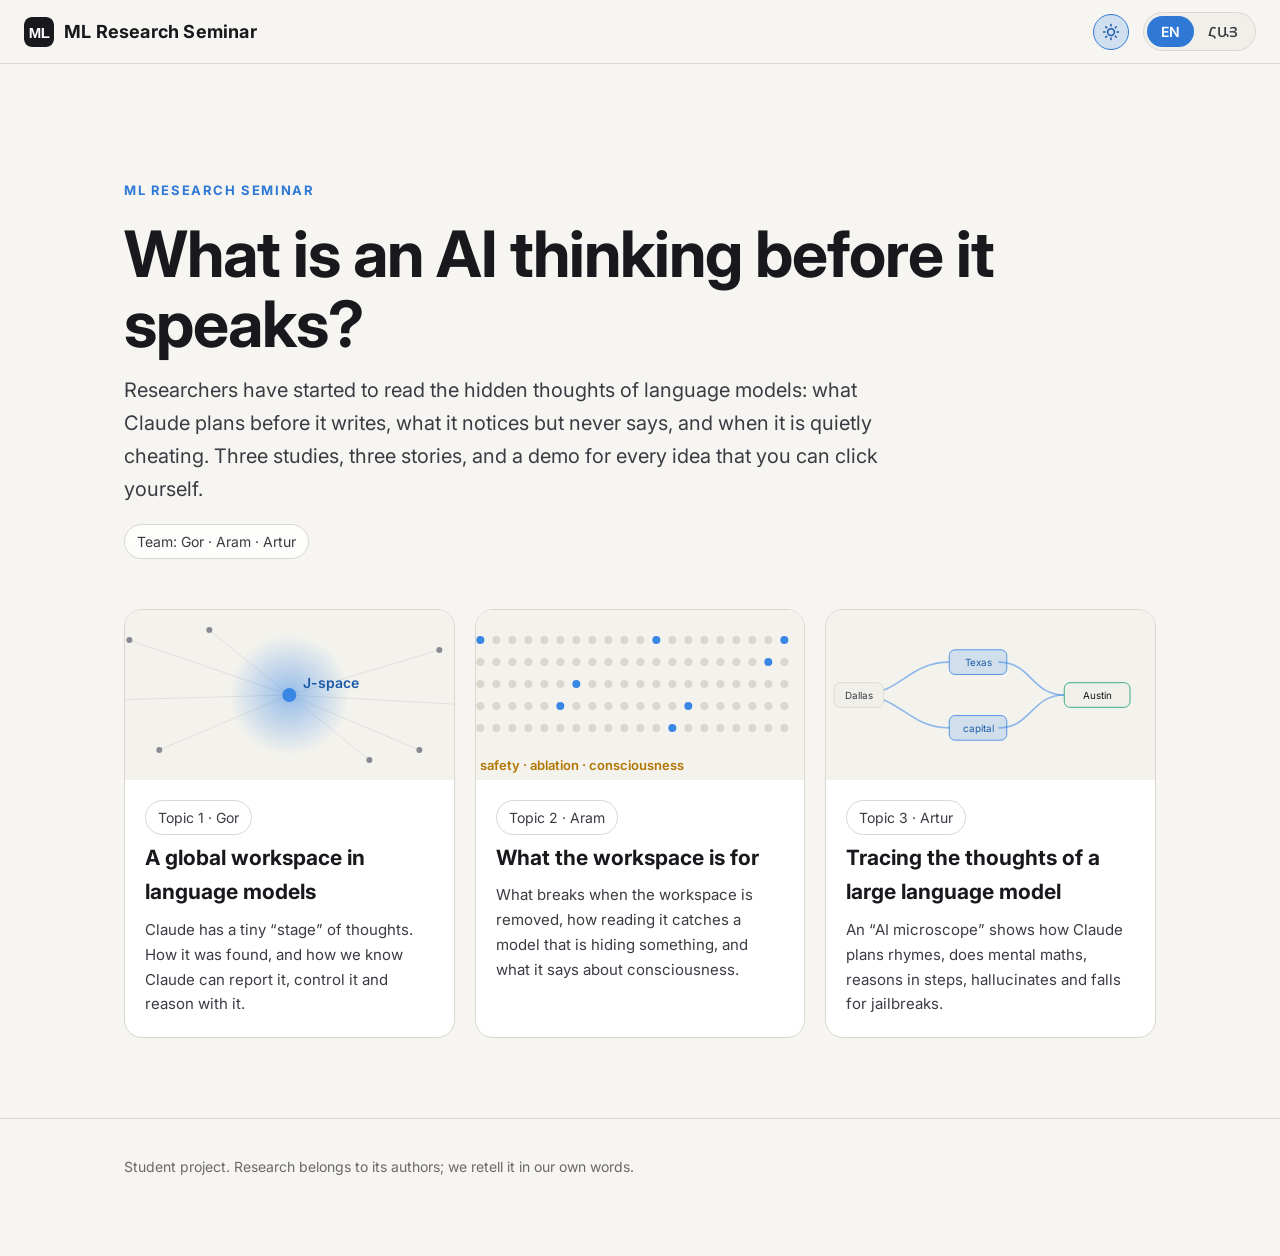
==== commit 41843341: "Home: update Armenian intro sentence Co-Authored-By: Claude Opus 5.5 <noreply@anthropic.com>" ====
--- a/index.html
+++ b/index.html
@@ -29,7 +29,7 @@
     <span class="kicker"><span lang="en">ML Research Seminar</span><span lang="hy">ML հետազոտական սեմինար</span></span>
     <h1><span lang="en">What is an AI thinking before it speaks?</span><span lang="hy">Ի՞նչ է մտածում արհեստական բանականությունը, նախքան խոսելը</span></h1>
     <p class="lead" lang="en" style="font-size:20px">Researchers have started to read the hidden thoughts of language models: what Claude plans before it writes, what it notices but never says, and when it is quietly cheating. Three studies, three stories, and a demo for every idea that you can click yourself.</p>
-    <p class="lead" lang="hy" style="font-size:20px">Հետազոտողներն սկսել են կարդալ լեզվական մոդելների թաքնված մտքերը․ ինչ է Claude-ը պլանավորում նախքան գրելը, ինչ է նկատում, բայց երբեք չի ասում, և երբ է լուռ խաբում։ Երեք հետազոտություն, երեք պատմություն և յուրաքանչյուր գաղափարի համար ցուցադրություն, որը կարող եք ինքներդ սեղմել։</p>
+    <p class="lead" lang="hy" style="font-size:20px">Հետազոտողներն սկսել են կարդալ լեզվական մոդելների թաքնված մտքերը․ ինչ է Claude-ը պլանավորում նախքան գրելը, ինչ է նկատում, բայց երբեք չի ասում, և երբ է լուռ խաբում։ Երեք հետազոտություն, երեք պատմություն և յուրաքանչյուր գաղափարի համար հետազոտություն։</p>
     <div class="team">
       <span class="chip"><span lang="en">Team: Gor · Aram · Artur</span><span lang="hy">Թիմ՝ Գոռ · Արամ · Արթուր</span></span>
     </div>
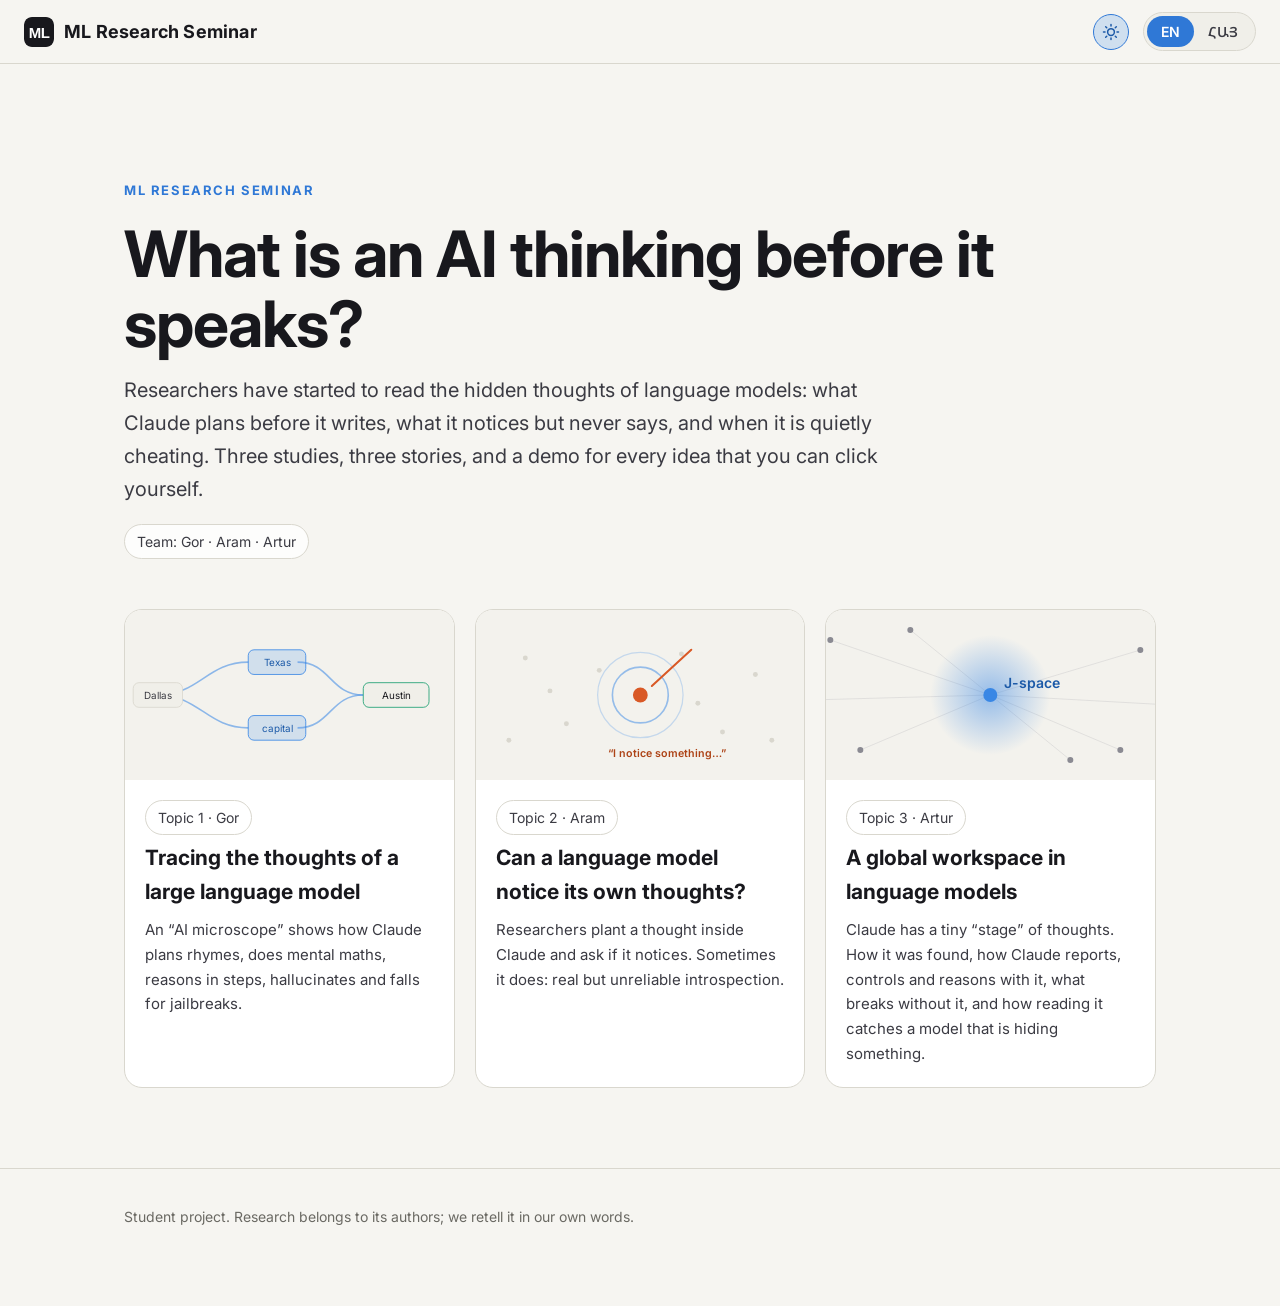
==== commit 3a01c954: "Reorder topics, add introspection topic, merge J-space pages - Topic 1: Tracing the thoughts of a la" ====
--- a/index.html
+++ b/index.html
@@ -36,6 +36,42 @@
   </section>
 
   <section class="topics">
+    <a class="topic" href="tracing-thoughts/index.html">
+      <svg class="art" viewBox="0 0 400 170" preserveAspectRatio="xMidYMid meet" aria-hidden="true">
+        <g stroke="rgba(57,135,229,0.55)" stroke-width="2" fill="none">
+          <path d="M40 85 C 90 85, 100 45, 150 45"/><path d="M40 85 C 90 85, 100 125, 150 125"/>
+          <path d="M210 45 C 250 45, 250 85, 290 85"/><path d="M210 125 C 250 125, 250 85, 290 85"/>
+        </g>
+        <rect style="fill:var(--surface-2);stroke:var(--line)" x="10" y="70" width="60" height="30" rx="7"/><text style="fill:var(--text-secondary)" x="40" y="90" font-size="12" text-anchor="middle" font-family="JetBrains Mono, monospace">Dallas</text>
+        <rect x="150" y="30" width="70" height="30" rx="7" fill="rgba(57,135,229,0.18)" stroke="#3987e5"/><text style="fill:var(--blue-text)" x="185" y="50" font-size="12" text-anchor="middle" font-family="JetBrains Mono, monospace">Texas</text>
+        <rect x="150" y="110" width="70" height="30" rx="7" fill="rgba(57,135,229,0.18)" stroke="#3987e5"/><text style="fill:var(--blue-text)" x="185" y="130" font-size="12" text-anchor="middle" font-family="JetBrains Mono, monospace">capital</text>
+        <rect style="fill:var(--surface-2)" x="290" y="70" width="80" height="30" rx="7" stroke="#199e70"/><text style="fill:var(--text-primary)" x="330" y="90" font-size="12" text-anchor="middle" font-family="JetBrains Mono, monospace">Austin</text>
+      </svg>
+      <div class="body">
+        <span class="chip"><span lang="en">Topic 1 · Gor</span><span lang="hy">Թեմա 1 · Գոռ</span></span>
+        <h3><span lang="en">Tracing the thoughts of a large language model</span><span lang="hy">Մեծ լեզվական մոդելի մտքերի հետագծումը</span></h3>
+        <p lang="en">An “AI microscope” shows how Claude plans rhymes, does mental maths, reasons in steps, hallucinates and falls for jailbreaks.</p>
+        <p lang="hy">«ԱԲ մանրադիտակը» ցույց է տալիս, թե ինչպես է Claude-ը պլանավորում հանգերը, հաշվում մտքում, դատում քայլերով, հալյուցինացիաներ ունենում և խաբվում jailbreak-ներից։</p>
+      </div>
+    </a>
+
+    <a class="topic" href="introspection/index.html">
+      <svg class="art" viewBox="0 0 400 170" preserveAspectRatio="xMidYMid meet" aria-hidden="true">
+        <g style="fill:var(--line)"><circle cx="60" cy="40" r="3"/><circle cx="110" cy="120" r="3"/><circle cx="150" cy="55" r="3"/><circle cx="90" cy="80" r="3"/><circle cx="250" cy="35" r="3"/><circle cx="300" cy="130" r="3"/><circle cx="340" cy="60" r="3"/><circle cx="270" cy="95" r="3"/><circle cx="40" cy="140" r="3"/><circle cx="360" cy="140" r="3"/></g>
+        <circle cx="200" cy="85" r="34" fill="none" stroke="#3987e5" stroke-width="2" opacity=".5"/>
+        <circle cx="200" cy="85" r="52" fill="none" stroke="#3987e5" stroke-width="1.5" opacity=".25"/>
+        <circle cx="200" cy="85" r="9" fill="#d95926"/>
+        <path d="M262 30 L214 74" stroke="#d95926" stroke-width="2.5" stroke-linecap="round"/>
+        <text style="fill:var(--alt-text)" x="232" y="160" font-family="JetBrains Mono, monospace" font-size="13" font-weight="600" text-anchor="middle">“I notice something…”</text>
+      </svg>
+      <div class="body">
+        <span class="chip"><span lang="en">Topic 2 · Aram</span><span lang="hy">Թեմա 2 · Արամ</span></span>
+        <h3><span lang="en">Can a language model notice its own thoughts?</span><span lang="hy">Կարո՞ղ է լեզվական մոդելը նկատել իր սեփական մտքերը</span></h3>
+        <p lang="en">Researchers plant a thought inside Claude and ask if it notices. Sometimes it does: real but unreliable introspection.</p>
+        <p lang="hy">Հետազոտողները միտք են «տնկում» Claude-ի ներսում և հարցնում՝ արդյոք նա նկատում է։ Երբեմն նկատում է․ իրական, բայց անհուսալի ինքնադիտարկում։</p>
+      </div>
+    </a>
+
     <a class="topic" href="global-workspace/index.html">
       <svg class="art" viewBox="0 0 400 170" preserveAspectRatio="xMidYMid slice" aria-hidden="true">
         <defs><radialGradient id="g1" cx="50%" cy="50%" r="50%"><stop offset="0%" stop-color="rgba(57,135,229,0.5)"/><stop offset="100%" stop-color="rgba(57,135,229,0)"/></radialGradient></defs>
@@ -49,43 +85,10 @@
         <text style="fill:var(--blue-text)" x="214" y="78" font-family="JetBrains Mono, monospace" font-size="14" font-weight="600">J-space</text>
       </svg>
       <div class="body">
-        <span class="chip"><span lang="en">Topic 1 · Gor</span><span lang="hy">Թեմա 1 · Գոռ</span></span>
+        <span class="chip"><span lang="en">Topic 3 · Artur</span><span lang="hy">Թեմա 3 · Արթուր</span></span>
         <h3><span lang="en">A global workspace in language models</span><span lang="hy">Գլոբալ աշխատանքային տարածք լեզվական մոդելներում</span></h3>
-        <p lang="en">Claude has a tiny “stage” of thoughts. How it was found, and how we know Claude can report it, control it and reason with it.</p>
-        <p lang="hy">Claude-ն ունի մտքերի փոքրիկ «բեմ»։ Ինչպես այն գտան, և ինչպես գիտենք, որ Claude-ը կարող է հաղորդել այն, կառավարել և դատել դրանով։</p>
-      </div>
-    </a>
-
-    <a class="topic" href="workspace-uses/index.html">
-      <svg class="art" viewBox="0 0 400 170" preserveAspectRatio="xMidYMid slice" aria-hidden="true">
-        <g style="fill:var(--line)"><circle cx="56" cy="30" r="4"/><circle cx="72" cy="30" r="4"/><circle cx="88" cy="30" r="4"/><circle cx="104" cy="30" r="4"/><circle cx="120" cy="30" r="4"/><circle cx="136" cy="30" r="4"/><circle cx="152" cy="30" r="4"/><circle cx="168" cy="30" r="4"/><circle cx="184" cy="30" r="4"/><circle cx="200" cy="30" r="4"/><circle cx="232" cy="30" r="4"/><circle cx="248" cy="30" r="4"/><circle cx="264" cy="30" r="4"/><circle cx="280" cy="30" r="4"/><circle cx="296" cy="30" r="4"/><circle cx="312" cy="30" r="4"/><circle cx="328" cy="30" r="4"/><circle cx="40" cy="52" r="4"/><circle cx="56" cy="52" r="4"/><circle cx="72" cy="52" r="4"/><circle cx="88" cy="52" r="4"/><circle cx="104" cy="52" r="4"/><circle cx="120" cy="52" r="4"/><circle cx="136" cy="52" r="4"/><circle cx="152" cy="52" r="4"/><circle cx="168" cy="52" r="4"/><circle cx="184" cy="52" r="4"/><circle cx="200" cy="52" r="4"/><circle cx="216" cy="52" r="4"/><circle cx="232" cy="52" r="4"/><circle cx="248" cy="52" r="4"/><circle cx="264" cy="52" r="4"/><circle cx="280" cy="52" r="4"/><circle cx="296" cy="52" r="4"/><circle cx="312" cy="52" r="4"/><circle cx="344" cy="52" r="4"/><circle cx="40" cy="74" r="4"/><circle cx="56" cy="74" r="4"/><circle cx="72" cy="74" r="4"/><circle cx="88" cy="74" r="4"/><circle cx="104" cy="74" r="4"/><circle cx="120" cy="74" r="4"/><circle cx="152" cy="74" r="4"/><circle cx="168" cy="74" r="4"/><circle cx="184" cy="74" r="4"/><circle cx="200" cy="74" r="4"/><circle cx="216" cy="74" r="4"/><circle cx="232" cy="74" r="4"/><circle cx="248" cy="74" r="4"/><circle cx="264" cy="74" r="4"/><circle cx="280" cy="74" r="4"/><circle cx="296" cy="74" r="4"/><circle cx="312" cy="74" r="4"/><circle cx="328" cy="74" r="4"/><circle cx="344" cy="74" r="4"/><circle cx="40" cy="96" r="4"/><circle cx="56" cy="96" r="4"/><circle cx="72" cy="96" r="4"/><circle cx="88" cy="96" r="4"/><circle cx="104" cy="96" r="4"/><circle cx="136" cy="96" r="4"/><circle cx="152" cy="96" r="4"/><circle cx="168" cy="96" r="4"/><circle cx="184" cy="96" r="4"/><circle cx="200" cy="96" r="4"/><circle cx="216" cy="96" r="4"/><circle cx="232" cy="96" r="4"/><circle cx="264" cy="96" r="4"/><circle cx="280" cy="96" r="4"/><circle cx="296" cy="96" r="4"/><circle cx="312" cy="96" r="4"/><circle cx="328" cy="96" r="4"/><circle cx="344" cy="96" r="4"/><circle cx="40" cy="118" r="4"/><circle cx="56" cy="118" r="4"/><circle cx="72" cy="118" r="4"/><circle cx="88" cy="118" r="4"/><circle cx="104" cy="118" r="4"/><circle cx="120" cy="118" r="4"/><circle cx="136" cy="118" r="4"/><circle cx="152" cy="118" r="4"/><circle cx="168" cy="118" r="4"/><circle cx="184" cy="118" r="4"/><circle cx="200" cy="118" r="4"/><circle cx="216" cy="118" r="4"/><circle cx="248" cy="118" r="4"/><circle cx="264" cy="118" r="4"/><circle cx="280" cy="118" r="4"/><circle cx="296" cy="118" r="4"/><circle cx="312" cy="118" r="4"/><circle cx="328" cy="118" r="4"/><circle cx="344" cy="118" r="4"/></g>
-        <g fill="#3987e5"><circle cx="40" cy="30" r="4"/><circle cx="216" cy="30" r="4"/><circle cx="344" cy="30" r="4"/><circle cx="328" cy="52" r="4"/><circle cx="136" cy="74" r="4"/><circle cx="120" cy="96" r="4"/><circle cx="248" cy="96" r="4"/><circle cx="232" cy="118" r="4"/></g>
-        <text style="fill:var(--amber)" x="40" y="160" font-family="JetBrains Mono, monospace" font-size="13" font-weight="600">safety · ablation · consciousness</text>
-      </svg>
-      <div class="body">
-        <span class="chip"><span lang="en">Topic 2 · Aram</span><span lang="hy">Թեմա 2 · Արամ</span></span>
-        <h3><span lang="en">What the workspace is for</span><span lang="hy">Ինչի համար է աշխատանքային տարածքը</span></h3>
-        <p lang="en">What breaks when the workspace is removed, how reading it catches a model that is hiding something, and what it says about consciousness.</p>
-        <p lang="hy">Ինչն է կոտրվում, երբ աշխատանքային տարածքը հեռացվում է, ինչպես է այն կարդալը բռնում ինչ-որ բան թաքցնող մոդելին, և ինչ է դա ասում գիտակցության մասին։</p>
-      </div>
-    </a>
-
-    <a class="topic" href="tracing-thoughts/index.html">
-      <svg class="art" viewBox="0 0 400 170" preserveAspectRatio="xMidYMid meet" aria-hidden="true">
-        <g stroke="rgba(57,135,229,0.55)" stroke-width="2" fill="none">
-          <path d="M40 85 C 90 85, 100 45, 150 45"/><path d="M40 85 C 90 85, 100 125, 150 125"/>
-          <path d="M210 45 C 250 45, 250 85, 290 85"/><path d="M210 125 C 250 125, 250 85, 290 85"/>
-        </g>
-        <rect style="fill:var(--surface-2);stroke:var(--line)" x="10" y="70" width="60" height="30" rx="7"/><text style="fill:var(--text-secondary)" x="40" y="90" font-size="12" text-anchor="middle" font-family="JetBrains Mono, monospace">Dallas</text>
-        <rect x="150" y="30" width="70" height="30" rx="7" fill="rgba(57,135,229,0.18)" stroke="#3987e5"/><text style="fill:var(--blue-text)" x="185" y="50" font-size="12" text-anchor="middle" font-family="JetBrains Mono, monospace">Texas</text>
-        <rect x="150" y="110" width="70" height="30" rx="7" fill="rgba(57,135,229,0.18)" stroke="#3987e5"/><text style="fill:var(--blue-text)" x="185" y="130" font-size="12" text-anchor="middle" font-family="JetBrains Mono, monospace">capital</text>
-        <rect style="fill:var(--surface-2)" x="290" y="70" width="80" height="30" rx="7" stroke="#199e70"/><text style="fill:var(--text-primary)" x="330" y="90" font-size="12" text-anchor="middle" font-family="JetBrains Mono, monospace">Austin</text>
-      </svg>
-      <div class="body">
-        <span class="chip"><span lang="en">Topic 3 · Artur</span><span lang="hy">Թեմա 3 · Արթուր</span></span>
-        <h3><span lang="en">Tracing the thoughts of a large language model</span><span lang="hy">Մեծ լեզվական մոդելի մտքերի հետագծումը</span></h3>
-        <p lang="en">An “AI microscope” shows how Claude plans rhymes, does mental maths, reasons in steps, hallucinates and falls for jailbreaks.</p>
-        <p lang="hy">«ԱԲ մանրադիտակը» ցույց է տալիս, թե ինչպես է Claude-ը պլանավորում հանգերը, հաշվում մտքում, դատում քայլերով, հալյուցինացիաներ ունենում և խաբվում jailbreak-ներից։</p>
+        <p lang="en">Claude has a tiny “stage” of thoughts. How it was found, how Claude reports, controls and reasons with it, what breaks without it, and how reading it catches a model that is hiding something.</p>
+        <p lang="hy">Claude-ն ունի մտքերի փոքրիկ «բեմ»։ Ինչպես այն գտան, ինչպես է Claude-ը հաղորդում, կառավարում և դատում դրանով, ինչն է կոտրվում առանց դրա, և ինչպես է այն կարդալը բռնում ինչ-որ բան թաքցնող մոդելին։</p>
       </div>
     </a>
   </section>
--- a/assets/style.css
+++ b/assets/style.css
@@ -112,7 +112,8 @@
   backdrop-filter: blur(10px);
   border-bottom: 1px solid var(--line);
 }
-.brand { display: flex; align-items: center; gap: 10px; color: var(--text-primary); text-decoration: none; font-weight: 700; letter-spacing: 0.2px; }
+.brand { display: flex; min-width: 0; align-items: center; gap: 10px; color: var(--text-primary); text-decoration: none; font-weight: 700; letter-spacing: 0.2px; }
+.brand > span { min-width: 0; white-space: nowrap; overflow: hidden; text-overflow: ellipsis; }
 .brand-logo { width: 30px; height: 30px; border-radius: 8px; display: block; }
 .topbar-right { display: flex; align-items: center; gap: 14px; }
 .progress { position: absolute; left: 0; bottom: -1px; height: 2px; width: 0; background: var(--series-1); }
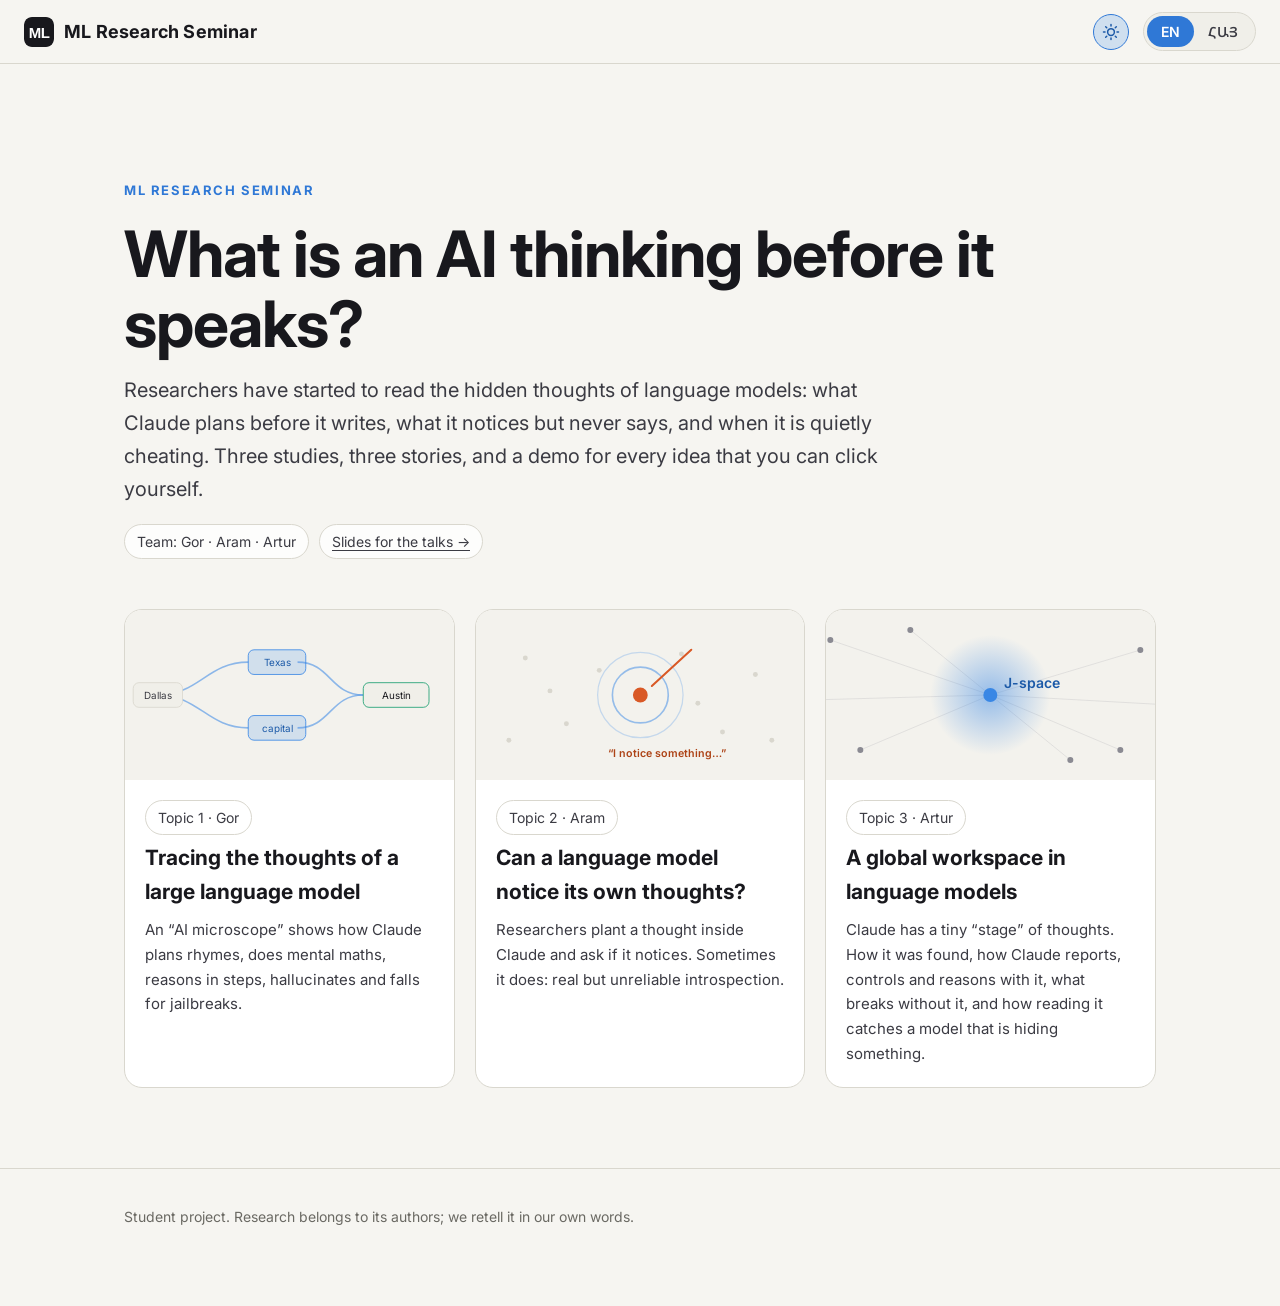
==== commit 48afc2fc: "Add slide decks for presenting the three topics The same three topics as click-through slide decks, " ====
--- a/index.html
+++ b/index.html
@@ -32,6 +32,7 @@
     <p class="lead" lang="hy" style="font-size:20px">Հետազոտողներն սկսել են կարդալ լեզվական մոդելների թաքնված մտքերը․ ինչ է Claude-ը պլանավորում նախքան գրելը, ինչ է նկատում, բայց երբեք չի ասում, և երբ է լուռ խաբում։ Երեք հետազոտություն, երեք պատմություն և յուրաքանչյուր գաղափարի համար հետազոտություն։</p>
     <div class="team">
       <span class="chip"><span lang="en">Team: Gor · Aram · Artur</span><span lang="hy">Թիմ՝ Գոռ · Արամ · Արթուր</span></span>
+      <a class="chip" href="slides/index.html"><span lang="en">Slides for the talks →</span><span lang="hy">Սլայդներ ելույթների համար →</span></a>
     </div>
   </section>
 
--- a/assets/style.css
+++ b/assets/style.css
@@ -317,7 +317,7 @@
 html[data-theme="light"] .logo-dark, html:not([data-theme="light"]) .logo-light { display: none; }
 
 /* ---------- small screens ---------- */
-h1, h2, h3 { overflow-wrap: break-word; hyphens: auto; }
+h1, h2, h3 { overflow-wrap: break-word; hyphens: manual; }
 @media (max-width: 720px) {
   .topbar { padding: 10px 14px; gap: 10px; }
   .topbar-right { gap: 8px; }
